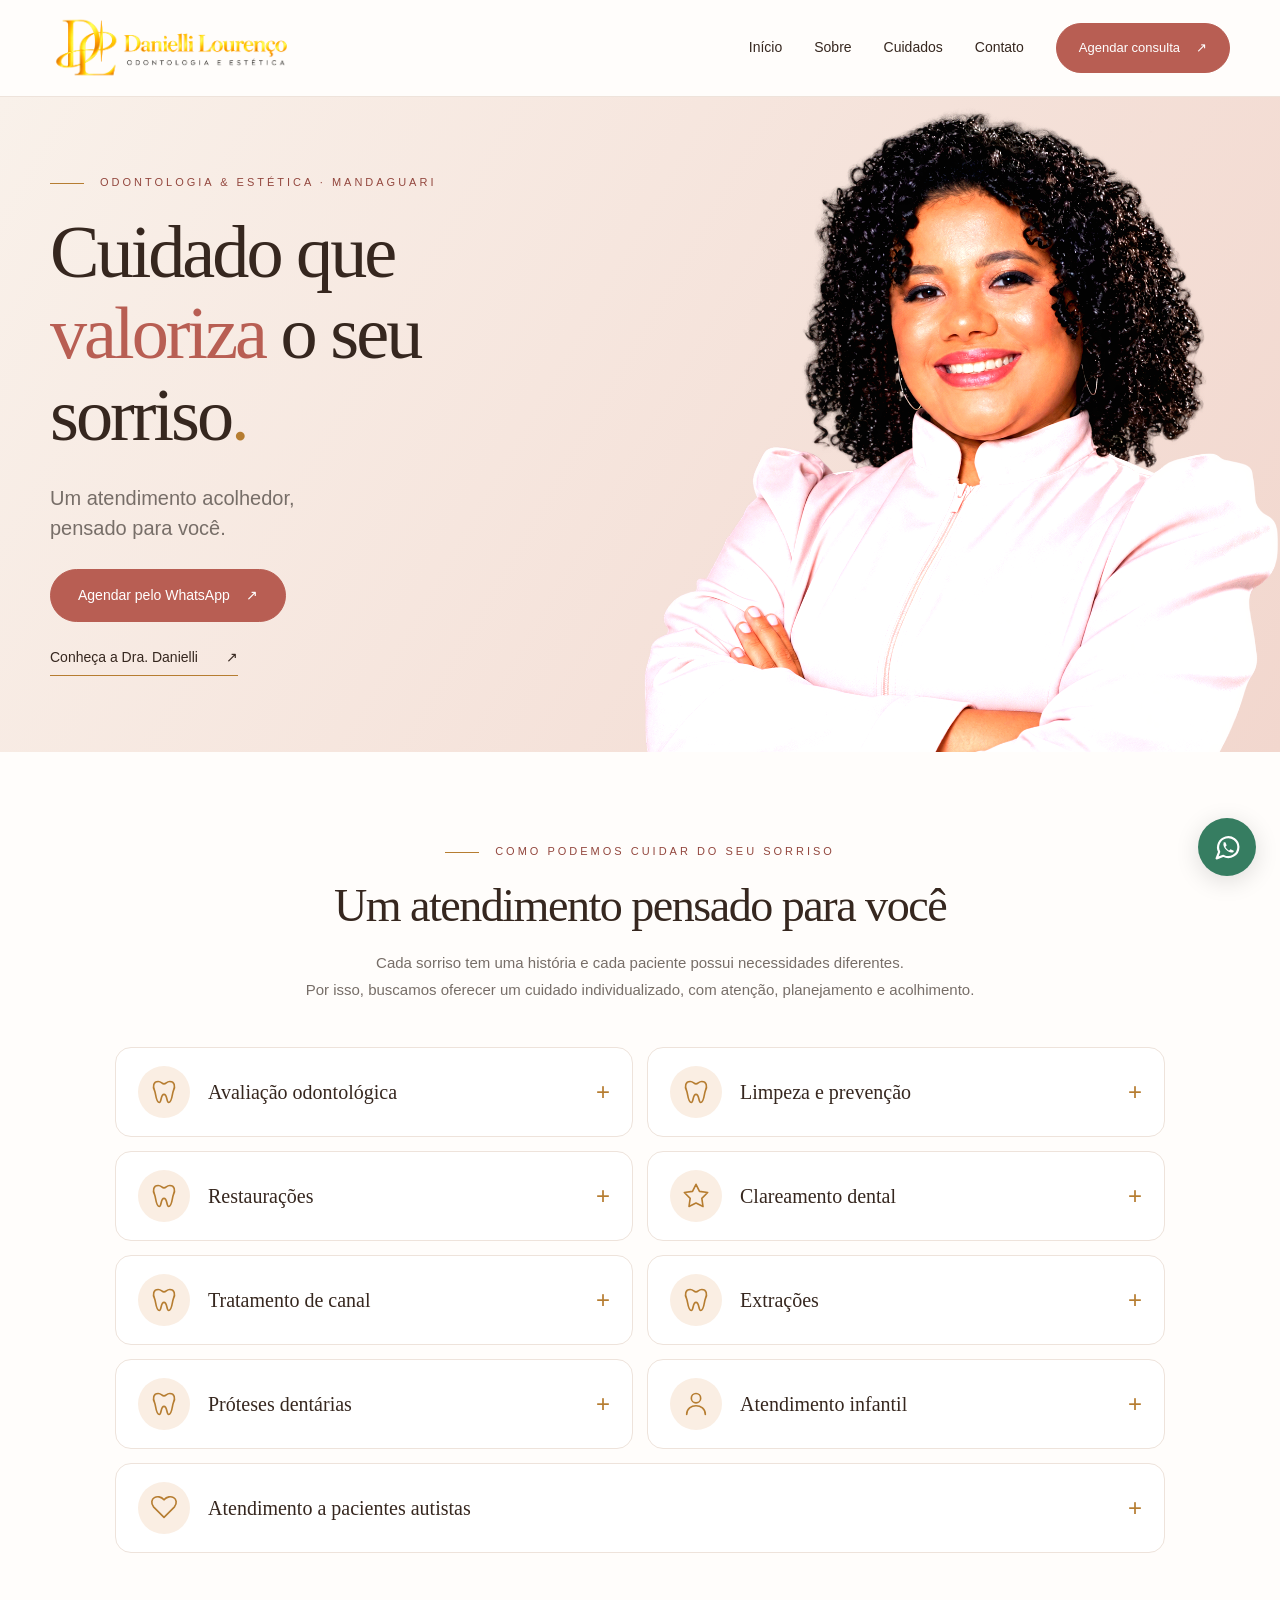
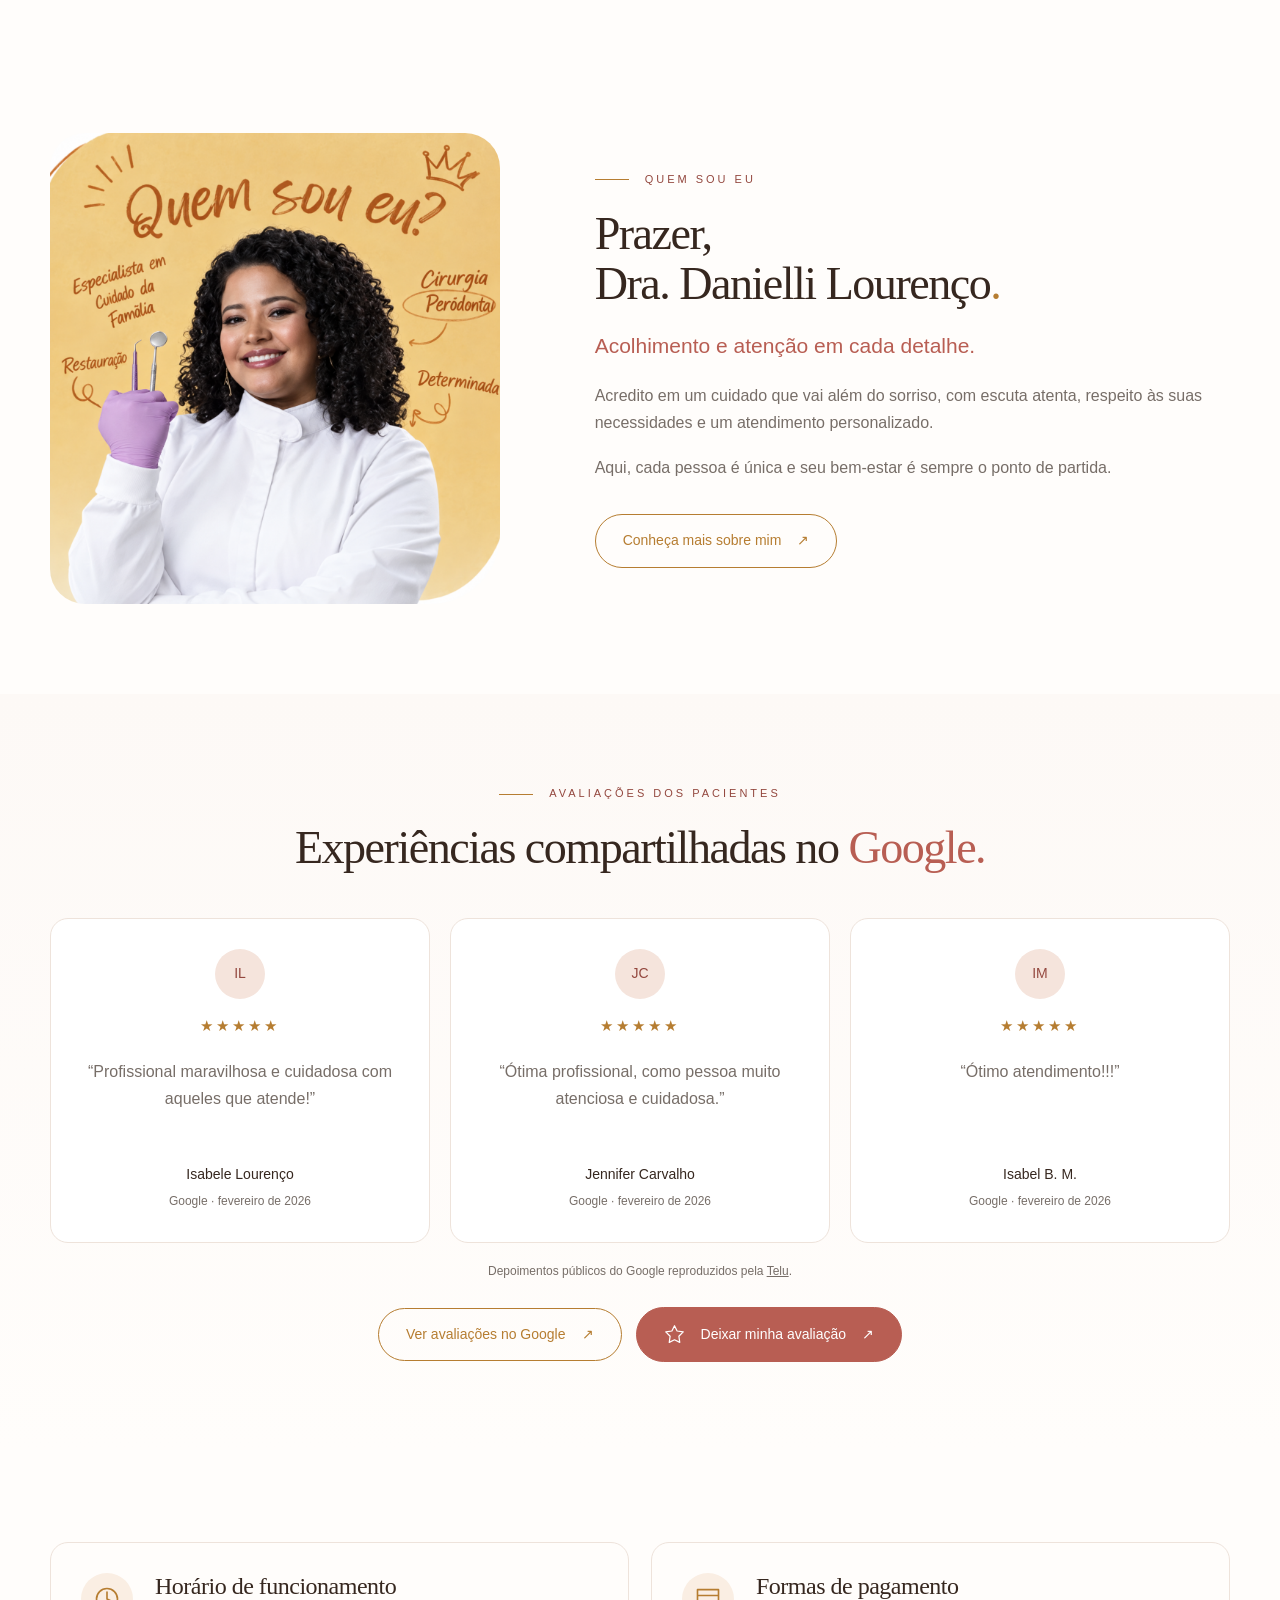
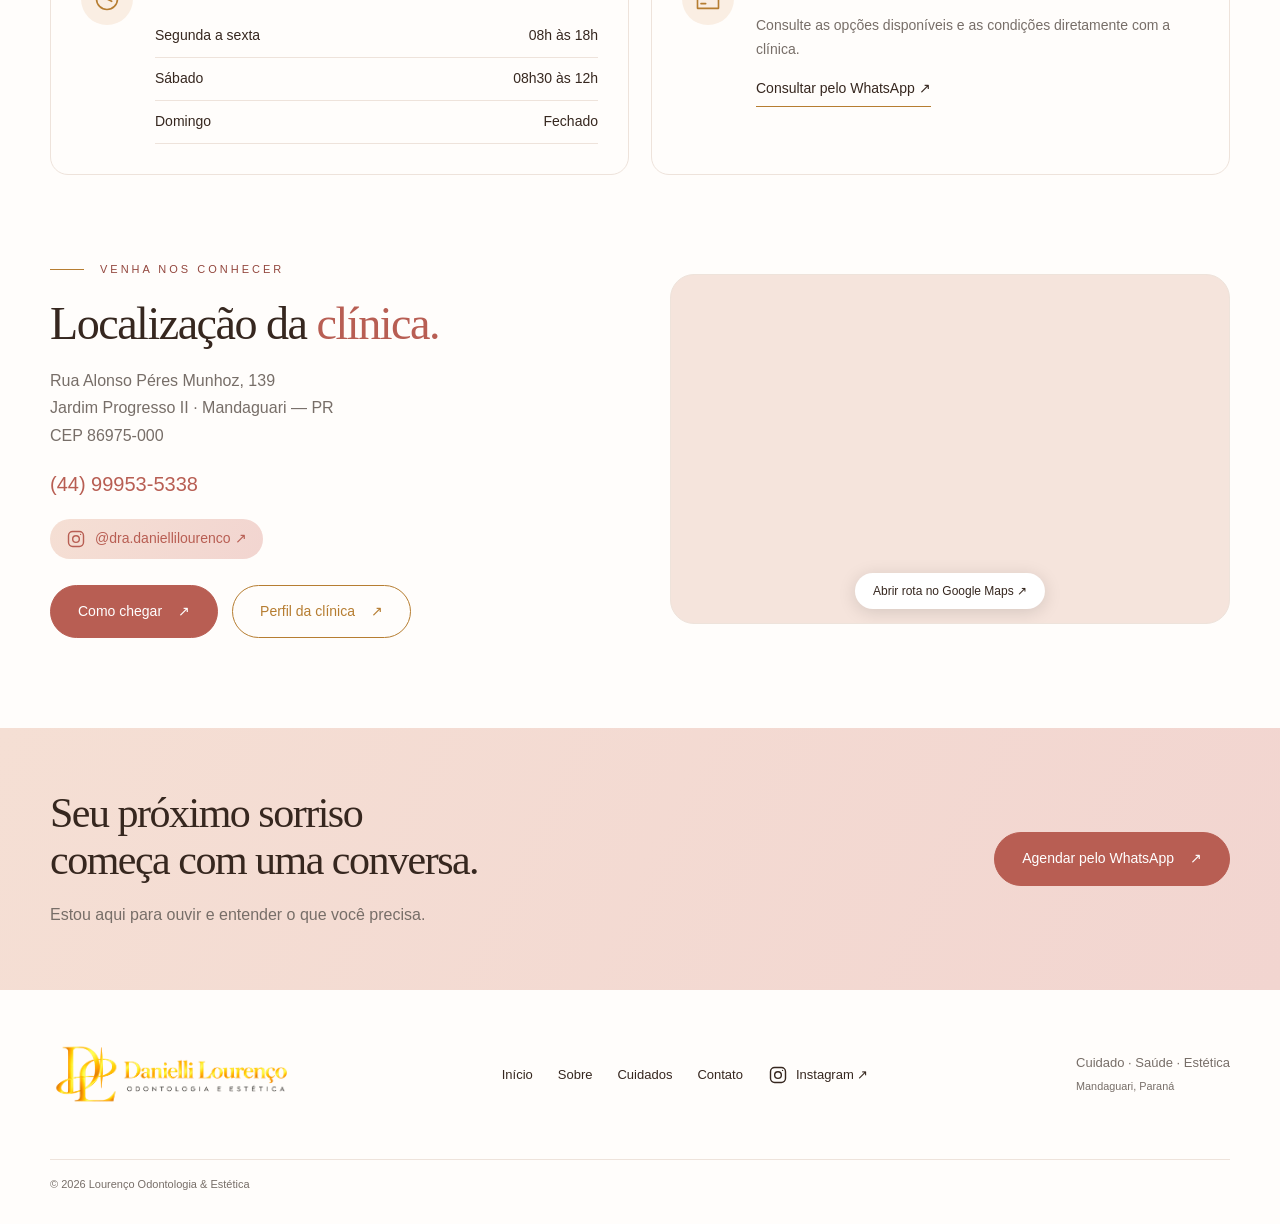
==== index.html @ 2dad1630 "Add files via upload" ====
<!doctype html><html lang="pt-BR"><head><meta charset="UTF-8"><meta name="viewport" content="width=device-width, initial-scale=1"><meta name="theme-color" content="#b85e53"><title>Lourenço Odontologia & Estética | Dra. Danielli — Mandaguari</title><meta name="description" content="Conheça a Dra. Danielli Lourenço e os cuidados da Lourenço Odontologia & Estética em Mandaguari. Agende sua consulta pelo WhatsApp."><link rel="icon" href="assets/logo.png"><link rel="stylesheet" href="styles.css"><script src="app.js" defer></script></head><body><a class="skip" href="#conteudo">Ir para o conteúdo</a><header class="header"><div class="container header-inner"><a class="brand" href="index.html" aria-label="Lourenço Odontologia — início"><img src="assets/logo.png" width="224" height="52" alt="Danielli Lourenço — Odontologia & Estética"></a><button class="menu-toggle" aria-label="Abrir menu" aria-expanded="false" aria-controls="nav"><span></span><span></span></button><nav id="nav" aria-label="Principal"><a aria-current=page href="index.html">Início</a><a  href="sobre.html">Sobre</a><a href="index.html#cuidados">Cuidados</a><a href="index.html#contato">Contato</a><a class="button " href="https://wa.me/5544999535338?text=Ol%C3%A1%21%20Gostaria%20de%20agendar%20uma%20consulta." target="_blank" rel="noopener noreferrer">Agendar consulta<span aria-hidden="true">↗</span></a></nav></div></header><main id="conteudo"><section class="hero"><div class="container hero-inner"><div class="hero-copy"><span class="eyebrow">Odontologia & Estética · Mandaguari</span><h1>Cuidado que<br><em>valoriza</em> o seu<br>sorriso<span class="gold">.</span></h1><p>Um atendimento acolhedor,<br>pensado para você.</p><a class="button " href="https://wa.me/5544999535338?text=Ol%C3%A1%21%20Gostaria%20de%20agendar%20uma%20consulta." target="_blank" rel="noopener noreferrer">Agendar pelo WhatsApp<span aria-hidden="true">↗</span></a><a class="text-link" href="sobre.html">Conheça a Dra. Danielli <span>↗</span></a></div><div class="hero-photo"><img src="assets/hero-vivid.png" alt="Dra. Danielli Lourenço sorrindo" width="1240" height="1272" fetchpriority="high"></div></div></section>
<section id="cuidados" class="section container"><div class="section-heading reveal"><span class="eyebrow">Como podemos cuidar do seu sorriso</span><h2>Um atendimento pensado para você</h2><p>Cada sorriso tem uma história e cada paciente possui necessidades diferentes.<br>Por isso, buscamos oferecer um cuidado individualizado, com atenção, planejamento e acolhimento.</p></div><div class="services"><details class="service reveal"><summary><span class="icon"><svg viewBox="0 0 24 24" fill="none" stroke="currentColor" stroke-width="1.4" stroke-linecap="round" stroke-linejoin="round" aria-hidden="true"><path d="M7 3C3 3 2 7 4 11c1 2 1 10 4 10 2 0 1-7 4-7s2 7 4 7c3 0 3-8 4-10 2-4 1-8-3-8-3 0-3 2-5 2S10 3 7 3Z"/></svg></span><span>Avaliação odontológica</span><span class="plus">+</span></summary><div class="service-description"><p>O primeiro passo para conhecer suas necessidades e planejar seu cuidado.</p><a href="https://wa.me/5544999535338?text=Ol%C3%A1%21%20Gostaria%20de%20agendar%20uma%20consulta." target="_blank" rel="noopener noreferrer">Conversar sobre este cuidado ↗</a></div></details><details class="service reveal"><summary><span class="icon"><svg viewBox="0 0 24 24" fill="none" stroke="currentColor" stroke-width="1.4" stroke-linecap="round" stroke-linejoin="round" aria-hidden="true"><path d="M7 3C3 3 2 7 4 11c1 2 1 10 4 10 2 0 1-7 4-7s2 7 4 7c3 0 3-8 4-10 2-4 1-8-3-8-3 0-3 2-5 2S10 3 7 3Z"/></svg></span><span>Limpeza e prevenção</span><span class="plus">+</span></summary><div class="service-description"><p>Atenção à higiene e acompanhamento da saúde bucal.</p><a href="https://wa.me/5544999535338?text=Ol%C3%A1%21%20Gostaria%20de%20agendar%20uma%20consulta." target="_blank" rel="noopener noreferrer">Conversar sobre este cuidado ↗</a></div></details><details class="service reveal"><summary><span class="icon"><svg viewBox="0 0 24 24" fill="none" stroke="currentColor" stroke-width="1.4" stroke-linecap="round" stroke-linejoin="round" aria-hidden="true"><path d="M7 3C3 3 2 7 4 11c1 2 1 10 4 10 2 0 1-7 4-7s2 7 4 7c3 0 3-8 4-10 2-4 1-8-3-8-3 0-3 2-5 2S10 3 7 3Z"/></svg></span><span>Restaurações</span><span class="plus">+</span></summary><div class="service-description"><p>Cuidado para recuperar a estrutura e a função dos dentes.</p><a href="https://wa.me/5544999535338?text=Ol%C3%A1%21%20Gostaria%20de%20agendar%20uma%20consulta." target="_blank" rel="noopener noreferrer">Conversar sobre este cuidado ↗</a></div></details><details class="service reveal"><summary><span class="icon"><svg viewBox="0 0 24 24" fill="none" stroke="currentColor" stroke-width="1.4" stroke-linecap="round" stroke-linejoin="round" aria-hidden="true"><path d="m12 2 3 6 7 1-5 5 1 7-6-3-6 3 1-7-5-5 7-1Z"/></svg></span><span>Clareamento dental</span><span class="plus">+</span></summary><div class="service-description"><p>Avaliação individual para planejar o cuidado estético do sorriso.</p><a href="https://wa.me/5544999535338?text=Ol%C3%A1%21%20Gostaria%20de%20agendar%20uma%20consulta." target="_blank" rel="noopener noreferrer">Conversar sobre este cuidado ↗</a></div></details><details class="service reveal"><summary><span class="icon"><svg viewBox="0 0 24 24" fill="none" stroke="currentColor" stroke-width="1.4" stroke-linecap="round" stroke-linejoin="round" aria-hidden="true"><path d="M7 3C3 3 2 7 4 11c1 2 1 10 4 10 2 0 1-7 4-7s2 7 4 7c3 0 3-8 4-10 2-4 1-8-3-8-3 0-3 2-5 2S10 3 7 3Z"/></svg></span><span>Tratamento de canal</span><span class="plus">+</span></summary><div class="service-description"><p>Avaliação e tratamento de acordo com as necessidades de cada dente.</p><a href="https://wa.me/5544999535338?text=Ol%C3%A1%21%20Gostaria%20de%20agendar%20uma%20consulta." target="_blank" rel="noopener noreferrer">Conversar sobre este cuidado ↗</a></div></details><details class="service reveal"><summary><span class="icon"><svg viewBox="0 0 24 24" fill="none" stroke="currentColor" stroke-width="1.4" stroke-linecap="round" stroke-linejoin="round" aria-hidden="true"><path d="M7 3C3 3 2 7 4 11c1 2 1 10 4 10 2 0 1-7 4-7s2 7 4 7c3 0 3-8 4-10 2-4 1-8-3-8-3 0-3 2-5 2S10 3 7 3Z"/></svg></span><span>Extrações</span><span class="plus">+</span></summary><div class="service-description"><p>Planejamento e orientação para os casos que precisam de extração.</p><a href="https://wa.me/5544999535338?text=Ol%C3%A1%21%20Gostaria%20de%20agendar%20uma%20consulta." target="_blank" rel="noopener noreferrer">Conversar sobre este cuidado ↗</a></div></details><details class="service reveal"><summary><span class="icon"><svg viewBox="0 0 24 24" fill="none" stroke="currentColor" stroke-width="1.4" stroke-linecap="round" stroke-linejoin="round" aria-hidden="true"><path d="M7 3C3 3 2 7 4 11c1 2 1 10 4 10 2 0 1-7 4-7s2 7 4 7c3 0 3-8 4-10 2-4 1-8-3-8-3 0-3 2-5 2S10 3 7 3Z"/></svg></span><span>Próteses dentárias</span><span class="plus">+</span></summary><div class="service-description"><p>Planejamento para recuperar função e sorriso.</p><a href="https://wa.me/5544999535338?text=Ol%C3%A1%21%20Gostaria%20de%20agendar%20uma%20consulta." target="_blank" rel="noopener noreferrer">Conversar sobre este cuidado ↗</a></div></details><details class="service reveal"><summary><span class="icon"><svg viewBox="0 0 24 24" fill="none" stroke="currentColor" stroke-width="1.4" stroke-linecap="round" stroke-linejoin="round" aria-hidden="true"><path d="M12 3a4 4 0 1 0 0 8 4 4 0 0 0 0-8ZM4 21c0-10 16-10 16 0"/></svg></span><span>Atendimento infantil</span><span class="plus">+</span></summary><div class="service-description"><p>Acolhimento e prevenção desde os primeiros cuidados.</p><a href="https://wa.me/5544999535338?text=Ol%C3%A1%21%20Gostaria%20de%20agendar%20uma%20consulta." target="_blank" rel="noopener noreferrer">Conversar sobre este cuidado ↗</a></div></details><details class="service reveal"><summary><span class="icon"><svg viewBox="0 0 24 24" fill="none" stroke="currentColor" stroke-width="1.4" stroke-linecap="round" stroke-linejoin="round" aria-hidden="true"><path d="M12 20 3 11C-2 4 7-1 12 5c5-6 14-1 9 6Z"/></svg></span><span>Atendimento a pacientes autistas</span><span class="plus">+</span></summary><div class="service-description"><p>Atendimento individualizado, respeitando necessidades e particularidades.</p><a href="https://wa.me/5544999535338?text=Ol%C3%A1%21%20Gostaria%20de%20agendar%20uma%20consulta." target="_blank" rel="noopener noreferrer">Conversar sobre este cuidado ↗</a></div></details></div></section>
<section class="section about-preview container"><div class="portrait reveal"><img src="assets/Sobre.png" alt="Dra. Danielli em jaleco branco" width="282" height="295" loading="lazy"></div><div class="reveal"><span class="eyebrow">Quem sou eu</span><h2>Prazer,<br>Dra. Danielli Lourenço<span class="gold">.</span></h2><p class="accent">Acolhimento e atenção em cada detalhe.</p><p>Acredito em um cuidado que vai além do sorriso, com escuta atenta, respeito às suas necessidades e um atendimento personalizado.</p><p>Aqui, cada pessoa é única e seu bem-estar é sempre o ponto de partida.</p><a class="button outline" href="sobre.html">Conheça mais sobre mim<span aria-hidden="true">↗</span></a></div></section>
<section class="section reviews-section"><div class="container"><div class="section-heading reveal"><span class="eyebrow">Avaliações dos pacientes</span><h2>Experiências compartilhadas no <em>Google.</em></h2></div><div class="reviews"><article class="review reveal"><span class="avatar">IL</span><div class="stars" aria-label="5 de 5 estrelas">★★★★★</div><blockquote>“Profissional maravilhosa e cuidadosa com aqueles que atende!”</blockquote><strong>Isabele Lourenço</strong><small>Google · fevereiro de 2026</small></article><article class="review reveal"><span class="avatar">JC</span><div class="stars" aria-label="5 de 5 estrelas">★★★★★</div><blockquote>“Ótima profissional, como pessoa muito atenciosa e cuidadosa.”</blockquote><strong>Jennifer Carvalho</strong><small>Google · fevereiro de 2026</small></article><article class="review reveal"><span class="avatar">IM</span><div class="stars" aria-label="5 de 5 estrelas">★★★★★</div><blockquote>“Ótimo atendimento!!!”</blockquote><strong>Isabel B. M.</strong><small>Google · fevereiro de 2026</small></article></div><p class="review-source">Depoimentos públicos do Google reproduzidos pela <a href="https://telu.app/ranking/br/saude/dentistas/mandaguari/jardim-progresso-ii/dra-danielli-lourenco-or-lourenco-odontologia-and-estetica" target="_blank" rel="noopener noreferrer">Telu</a>.</p><div class="actions centered reveal"><a class="button outline" href="https://share.google/nvGxFgw89NisVqPMQ" target="_blank" rel="noopener noreferrer">Ver avaliações no Google<span aria-hidden="true">↗</span></a><button class="button" id="review-button"><svg viewBox="0 0 24 24" fill="none" stroke="currentColor" stroke-width="1.4" stroke-linecap="round" stroke-linejoin="round" aria-hidden="true"><path d="m12 2 3 6 7 1-5 5 1 7-6-3-6 3 1-7-5-5 7-1Z"/></svg> Deixar minha avaliação <span>↗</span></button></div></div></section>
<section class="section container" id="contato"><div class="info-grid"><article class="info-card reveal"><span class="icon"><svg viewBox="0 0 24 24" fill="none" stroke="currentColor" stroke-width="1.4" stroke-linecap="round" stroke-linejoin="round" aria-hidden="true"><path d="M12 3a9 9 0 1 0 0 18 9 9 0 0 0 0-18Zm0 3v6l4 2"/></svg></span><div><h3>Horário de funcionamento</h3><dl><div><dt>Segunda a sexta</dt><dd>08h às 18h</dd></div><div><dt>Sábado</dt><dd>08h30 às 12h</dd></div><div><dt>Domingo</dt><dd>Fechado</dd></div></dl></div></article><article class="info-card reveal"><span class="icon"><svg viewBox="0 0 24 24" fill="none" stroke="currentColor" stroke-width="1.4" stroke-linecap="round" stroke-linejoin="round" aria-hidden="true"><path d="M3 4h18v16H3ZM3 9h18M6 16h4"/></svg></span><div><h3>Formas de pagamento</h3><p>Consulte as opções disponíveis e as condições diretamente com a clínica.</p><a class="text-link" href="https://wa.me/5544999535338?text=Ol%C3%A1%21%20Gostaria%20de%20agendar%20uma%20consulta." target="_blank" rel="noopener noreferrer">Consultar pelo WhatsApp ↗</a></div></article></div><div class="location"><div class="reveal"><span class="eyebrow">Venha nos conhecer</span><h2>Localização da <em>clínica.</em></h2><p>Rua Alonso Péres Munhoz, 139<br>Jardim Progresso II · Mandaguari — PR<br>CEP 86975-000</p><a class="phone" href="tel:+5544999535338">(44) 99953-5338</a><a class="text-link" href="https://www.instagram.com/dra.daniellilourenco/" target="_blank" rel="noopener noreferrer"><svg class="instagram-icon" viewBox="0 0 24 24" fill="none" stroke="currentColor" stroke-width="1.7" aria-hidden="true"><rect x="3" y="3" width="18" height="18" rx="5"/><circle cx="12" cy="12" r="4"/><circle cx="17.5" cy="6.5" r=".8" fill="currentColor" stroke="none"/></svg>@dra.daniellilourenco ↗</a><div class="actions"><a class="button " href="https://www.google.com/maps/dir/?api=1&destination=Rua%20Alonso%20P%C3%A9res%20Munhoz%2C%20139%2C%20Jardim%20Progresso%20II%2C%20Mandaguari%20PR" target="_blank" rel="noopener noreferrer">Como chegar<span aria-hidden="true">↗</span></a><a class="button outline" href="https://share.google/nvGxFgw89NisVqPMQ" target="_blank" rel="noopener noreferrer">Perfil da clínica<span aria-hidden="true">↗</span></a></div></div><div class="map reveal"><iframe title="Mapa da Lourenço Odontologia em Mandaguari" src="https://maps.google.com/maps?q=Rua%20Alonso%20P%C3%A9res%20Munhoz%2C%20139%2C%20Jardim%20Progresso%20II%2C%20Mandaguari%20PR&output=embed" loading="lazy" referrerpolicy="no-referrer-when-downgrade" allowfullscreen></iframe><a class="map-fallback" href="https://www.google.com/maps/dir/?api=1&destination=Rua%20Alonso%20P%C3%A9res%20Munhoz%2C%20139%2C%20Jardim%20Progresso%20II%2C%20Mandaguari%20PR" target="_blank" rel="noopener noreferrer">Abrir rota no Google Maps ↗</a></div></div></section><section class="cta"><div class="container reveal"><div><h2>Seu próximo sorriso<br>começa com uma conversa.</h2><p>Estou aqui para ouvir e entender o que você precisa.</p></div><div class="actions"><a class="button " href="https://wa.me/5544999535338?text=Ol%C3%A1%21%20Gostaria%20de%20agendar%20uma%20consulta." target="_blank" rel="noopener noreferrer">Agendar pelo WhatsApp<span aria-hidden="true">↗</span></a></div></div></section></main><footer><div class="container footer-inner"><a class="brand" href="index.html" aria-label="Lourenço Odontologia — início"><img src="assets/logo.png" width="224" height="52" alt="Danielli Lourenço — Odontologia & Estética"></a><div><a href="index.html">Início</a><a href="sobre.html">Sobre</a><a href="index.html#cuidados">Cuidados</a><a href="index.html#contato">Contato</a><a href="https://www.instagram.com/dra.daniellilourenco/" target="_blank" rel="noopener noreferrer" aria-label="Instagram da Dra. Danielli Lourenço"><svg class="instagram-icon" viewBox="0 0 24 24" fill="none" stroke="currentColor" stroke-width="1.7" aria-hidden="true"><rect x="3" y="3" width="18" height="18" rx="5"/><circle cx="12" cy="12" r="4"/><circle cx="17.5" cy="6.5" r=".8" fill="currentColor" stroke="none"/></svg>Instagram ↗</a></div><p>Cuidado · Saúde · Estética<br><small>Mandaguari, Paraná</small></p></div><div class="container copyright">© 2026 Lourenço Odontologia & Estética</div></footer><a class="floating-wa" href="https://wa.me/5544999535338?text=Ol%C3%A1%21%20Gostaria%20de%20agendar%20uma%20consulta." target="_blank" rel="noopener noreferrer" aria-label="Conversar pelo WhatsApp"><svg viewBox="0 0 24 24" fill="none" stroke="currentColor" stroke-width="1.8" stroke-linecap="round" stroke-linejoin="round" aria-hidden="true"><path d="M21 11.5a8.4 8.4 0 0 1-12.4 7.4L3 21l2.1-5.4A8.4 8.4 0 1 1 21 11.5Z"/><path d="M8.5 8.2c.2-.5.5-.6.8-.6h.6c.2 0 .4.1.5.4l.8 1.9c.1.2.1.4-.1.6l-.6.7c-.2.2-.2.4-.1.6.6 1.1 1.5 2 2.6 2.6.2.1.4.1.6-.1l.7-.6c.2-.2.4-.2.6-.1l1.9.8c.3.1.4.3.4.5 0 .3-.1.8-.6 1-.5.3-1.4.4-2.3.1-1-.3-2.2-.9-3.4-2.1-1.2-1.2-1.8-2.4-2.1-3.4-.3-.9-.2-1.8.1-2.3Z" fill="currentColor" stroke="none"/></svg></a><dialog id="lightbox"><button class="close" aria-label="Fechar imagem">×</button><img alt=""><p></p></dialog><dialog id="review-dialog"><button class="close" aria-label="Fechar">×</button><span class="eyebrow">Sua opinião importa</span><h2>Como foi seu atendimento?</h2><p>Abra o perfil da clínica no Google e selecione <strong>“Avaliar”</strong> para escolher as estrelas e escrever seu comentário.</p><a class="button " href="https://share.google/nvGxFgw89NisVqPMQ" target="_blank" rel="noopener noreferrer">Abrir perfil no Google<span aria-hidden="true">↗</span></a><p class="small">O Google poderá pedir que você entre na sua conta.</p></dialog></body></html>
---- styles.css ----
:root{--paper:#fffdfb;--ink:#36271f;--muted:#776e68;--rose:#b85e53;--rose-dark:#93473e;--gold:#b67d31;--line:#eee3db;--blush:#f5e4dc;--serif:Georgia,'Times New Roman',serif}*{box-sizing:border-box}html{scroll-behavior:smooth;scroll-padding-top:110px}body{margin:0;background:var(--paper);color:var(--ink);font-family:Arial,Helvetica,sans-serif;line-height:1.7}body.locked{overflow:hidden}img{display:block;max-width:100%}a{color:inherit;text-decoration:none}button{font:inherit;color:inherit;cursor:pointer}button,a{-webkit-tap-highlight-color:transparent}button:focus-visible,a:focus-visible,summary:focus-visible{outline:3px solid var(--gold);outline-offset:5px}h1,h2,h3,p{margin:0}h1,h2,h3{font-family:var(--serif);font-weight:400;line-height:1.1}h1{font-size:clamp(45px,5.8vw,82px);letter-spacing:-3px}h2{font-size:clamp(32px,3.6vw,49px);letter-spacing:-1.5px}h3{font-size:25px;letter-spacing:-.5px}p{color:var(--muted);margin:18px 0}em{font-style:normal;color:var(--rose)}.gold{color:var(--gold)}.container{width:min(1180px,calc(100% - 80px));margin:auto}.section{padding-top:90px;padding-bottom:90px}.header{position:sticky;top:0;z-index:30;background:rgba(255,253,251,.97);border-bottom:1px solid var(--line)}.header-inner{display:flex;align-items:center;justify-content:space-between;min-height:96px;gap:24px}.brand{flex-shrink:0}.brand img{width:244px;height:auto;filter:saturate(1.45)contrast(1.12)brightness(1.08)}.header nav{display:flex;align-items:center;gap:32px;font-size:14px}.header nav>a:not(.button){position:relative;padding:10px 0}.header nav>a[aria-current]:after{content:'';position:absolute;bottom:0;left:0;right:0;height:2px;background:var(--gold)}.header .button{padding:12px 22px;font-size:13px}.menu-toggle{display:none}.button{display:inline-flex;align-items:center;justify-content:center;gap:16px;background:var(--rose);border:1px solid var(--rose);color:white;border-radius:100px;padding:16px 27px;font-size:14px;line-height:1.4;transition:background .25s,transform .25s,box-shadow .25s;text-align:center;min-height:50px}.button:hover{background:var(--rose-dark);transform:translateY(-3px);box-shadow:0 8px 20px #93473e20}.button.outline{color:var(--gold);background:transparent;border-color:var(--gold)}.button.outline:hover{background:#f8eee5}.button svg{width:21px;height:21px}.eyebrow{display:block;color:var(--rose-dark);font-size:11px;text-transform:uppercase;letter-spacing:3px;font-weight:500;margin-bottom:20px}.eyebrow:before{content:'';display:inline-block;width:34px;height:1px;background:var(--gold);vertical-align:middle;margin-right:16px}.hero{background:linear-gradient(120deg,#f9f1ea,#f2d7ce);overflow:hidden}.hero-inner{display:grid;grid-template-columns:1fr 1fr;align-items:center;min-height:620px}.hero-copy{padding:65px 0;position:relative;z-index:1}.hero-copy p{font-size:20px;line-height:1.5;margin:26px 0}.hero-photo{align-self:stretch;display:flex;align-items:flex-end;margin-right:-50px}.hero-photo img{width:100%;height:100%;object-fit:cover;object-position:center;mix-blend-mode:normal;filter:saturate(1.38)contrast(1.16)brightness(1.12)}.text-link{display:block;width:fit-content;font-size:14px;margin-top:24px;padding-bottom:5px;border-bottom:1px solid var(--gold)}.text-link span{margin-left:24px}.section-heading{text-align:center;max-width:850px;margin:0 auto 44px}.section-heading p{font-size:15px;line-height:1.8}.services{display:grid;grid-template-columns:1fr 1fr;gap:14px;max-width:1050px;margin:auto}.service{border:1px solid var(--line);border-radius:16px;background:#fff;transition:border-color .25s,box-shadow .25s}.service:last-child{grid-column:1/-1}.service:hover{border-color:#d9b58d;box-shadow:0 8px 22px #78533c09}.service summary{list-style:none;display:flex;align-items:center;gap:18px;padding:18px 22px;cursor:pointer;font-family:var(--serif);font-size:20px;line-height:1.4}.service summary::-webkit-details-marker{display:none}.icon{display:inline-flex;align-items:center;justify-content:center;background:#faeee3;color:var(--gold);width:52px;height:52px;border-radius:50%;flex-shrink:0}.icon svg{width:28px;height:28px}.plus{margin-left:auto;color:var(--gold);font:24px Arial}.service[open] .plus{transform:rotate(45deg)}.service-description{padding:0 24px 22px 92px;font-size:14px}.service-description p{margin:0 0 12px}.service-description a{color:var(--rose);text-decoration:underline}.about-preview{display:grid;grid-template-columns:.85fr 1.15fr;align-items:center;gap:75px}.about-preview p{font-size:16px}.about-preview .accent{color:var(--rose);font-size:21px}.portrait{border-radius:35px 35px 70px 35px;overflow:hidden;max-width:450px;background:#e7c786}.portrait img{width:100%;height:auto}.about-preview .button{margin-top:15px}.reviews-section{background:linear-gradient(#fdf9f6,#fffdfb)}.reviews{display:grid;grid-template-columns:repeat(3,1fr);gap:20px}.review{border:1px solid var(--line);background:#fff;border-radius:18px;padding:30px;text-align:center}.avatar{display:flex;align-items:center;justify-content:center;margin:0 auto 14px;background:var(--blush);color:var(--rose-dark);width:50px;height:50px;border-radius:50%;font-size:14px}.stars{color:var(--gold);letter-spacing:3px;font-size:15px}.review blockquote{font-size:16px;color:var(--muted);margin:20px 0;min-height:82px}.review strong{font-size:14px;font-weight:500}.review small{display:block;color:var(--muted);font-size:12px;margin-top:4px}.review-source{text-align:center;font-size:12px}.review-source a{text-decoration:underline}.actions{display:flex;align-items:center;gap:14px;flex-wrap:wrap;margin-top:26px}.centered{justify-content:center}.info-grid{display:grid;grid-template-columns:1fr 1fr;gap:22px;margin-bottom:85px}.info-card{display:flex;align-items:flex-start;gap:22px;padding:30px;border:1px solid var(--line);border-radius:18px}.info-card>div{flex:1}.info-card h3{font-size:24px}.info-card p{font-size:14px;margin:15px 0}.info-card dl{margin:16px 0 0;font-size:14px}.info-card dl>div{display:flex;justify-content:space-between;gap:12px;border-bottom:1px solid var(--line);padding:9px 0}.info-card dd{margin:0}.info-card .text-link{margin-top:12px}.location{display:grid;grid-template-columns:1fr 1fr;align-items:center;gap:60px}.location p{font-size:16px}.phone{color:var(--rose);font-size:20px}.map{height:350px;border-radius:24px;overflow:hidden;position:relative;background:var(--blush);border:1px solid var(--line)}.map iframe{border:0;width:100%;height:100%}.map-fallback{position:absolute;bottom:14px;left:50%;transform:translateX(-50%);background:#fff;padding:8px 18px;font-size:12px;border-radius:100px;white-space:nowrap;box-shadow:0 3px 18px #0002}.cta{background:linear-gradient(115deg,#f5dfd4,#f2d5d0);padding:62px 0}.cta>.container{display:flex;justify-content:space-between;align-items:center;gap:40px}.cta h2{font-size:42px}.cta p{margin-bottom:0}.cta .actions{margin-top:0;flex-shrink:0}.footer-inner{display:flex;align-items:center;justify-content:space-between;gap:30px;padding:44px 0}.footer-inner>div{display:flex;gap:25px;font-size:13px}.footer-inner p{font-size:13px}.copyright{font-size:11px;color:var(--muted);padding:15px 0 30px;border-top:1px solid var(--line)}.floating-wa{position:fixed;right:24px;bottom:24px;z-index:25;display:flex;align-items:center;justify-content:center;width:58px;height:58px;background:#367d61;color:#fff;border-radius:50%;box-shadow:0 5px 24px #0002;transition:transform .25s}.floating-wa:hover{transform:translateY(-4px)}.floating-wa svg{width:29px;height:29px}.about-title{background:linear-gradient(115deg,#fbf6ef,#f6e3da);padding:34px 0 50px}.breadcrumb{display:flex;gap:15px;font-size:12px;color:var(--muted);margin-bottom:34px}.about-title h1{font-size:clamp(44px,5.3vw,73px)}.values{display:grid;grid-template-columns:repeat(3,1fr);gap:20px;margin-top:60px}.value{padding:30px;border:1px solid var(--line);border-radius:16px}.value h3{margin-top:18px;font-size:28px}.value p{font-size:15px;margin-bottom:0}.gallery-section{background:#fcf7f2}.gallery{display:grid;grid-template-columns:repeat(3,1fr);gap:22px}.photo-card{border:0;background:#f6eee8;box-shadow:0 8px 30px #5c372b09;border-radius:17px;overflow:hidden;padding:0;text-align:left;transition:transform .3s,box-shadow .3s}.photo-card:hover{transform:translateY(-6px);box-shadow:0 14px 30px #5c372b09}.photo-card img{display:block;width:100%;height:280px;object-fit:cover;filter:saturate(1.18)contrast(1.06)brightness(1.04);background:#f4e7dd;transition:transform .55s ease}.photo-card:last-child img{object-fit:contain;background:#966630}.photo-card>span{display:flex;align-items:center;justify-content:space-between;padding:20px;font-family:var(--serif);font-size:23px}.photo-card>span>span{color:var(--gold)}.statement{display:flex;align-items:center;gap:30px;border-radius:18px;background:#f7ece3;padding:30px;margin-top:30px}.statement p{font:24px/1.5 var(--serif);margin:0;color:var(--ink)}.closing-quote{font:italic 28px/1.5 var(--serif);text-align:center;margin:45px 0 0;color:var(--ink)}dialog{border:1px solid var(--line);padding:42px;border-radius:24px;max-width:min(560px,calc(100% - 32px));max-height:90dvh;overflow:auto;color:var(--ink);background:var(--paper)}dialog::backdrop{background:#211914bd;backdrop-filter:blur(5px)}dialog .close{position:absolute;right:12px;top:8px;border:0;background:transparent;font-size:30px;width:40px;height:40px}dialog h2{font-size:34px}.small{font-size:12px}#lightbox{max-width:min(900px,calc(100% - 32px));padding:45px 20px 15px}#lightbox img{max-height:72dvh;object-fit:contain;margin:auto}#lightbox p{text-align:center;margin:12px 0}.skip{position:fixed;left:20px;top:-100px;background:white;z-index:100;padding:10px}.skip:focus{top:10px}.reveal{opacity:1;transform:none}.motion .reveal:not(.visible){opacity:0;transform:translateY(22px)}.motion .reveal{transition:opacity .7s ease,transform .7s ease}.motion .reveal.visible{opacity:1;transform:none}
@media(min-width:1400px){.hero-photo{margin-right:-100px}}@media(max-width:1050px){.container{width:calc(100% - 48px)}.header nav{gap:18px}.brand img{width:210px}.header .button{padding:12px 17px}.hero-inner{min-height:530px}h1{letter-spacing:-2px}.hero-photo{margin-right:-24px}.about-preview{gap:40px}.cta>.container{flex-direction:column;align-items:flex-start}.gallery{gap:16px}.photo-card img{height:260px}.photo-card>span{font-size:20px}.info-card{padding:24px;gap:16px}.location{gap:35px}.footer-inner{flex-wrap:wrap}.section{padding-top:65px;padding-bottom:65px}}@media(max-width:780px){.header-inner{min-height:80px}.menu-toggle{display:flex;flex-direction:column;justify-content:center;gap:7px;background:none;border:1px solid var(--line);border-radius:50%;width:44px;height:44px;align-items:center;z-index:32}.menu-toggle span{width:19px;height:1.5px;background:var(--ink);transition:transform .25s}.menu-toggle[aria-expanded=true] span:first-child{transform:translateY(4px) rotate(45deg)}.menu-toggle[aria-expanded=true] span:last-child{transform:translateY(-4px) rotate(-45deg)}.header nav{display:none;position:absolute;top:100%;left:0;width:100%;background:var(--paper);padding:24px;box-shadow:0 18px 30px #0001;flex-direction:column;align-items:stretch;gap:10px}.header nav.open{display:flex}.header nav>a{text-align:center}.hero-inner{grid-template-columns:1fr 1fr;min-height:480px}.hero-copy{padding:45px 0}h1{font-size:49px}.hero-copy .eyebrow{font-size:9px;letter-spacing:1.5px}.hero-copy p{font-size:17px}.hero-copy .button{padding:14px 18px;font-size:12px}.hero-photo img{object-position:58% center}.service summary{font-size:17px;padding:15px;gap:12px}.icon{width:44px;height:44px}.icon svg{width:25px;height:25px}.service-description{padding-left:22px}.reviews{grid-template-columns:1fr}.review{display:grid;grid-template-columns:55px 1fr;column-gap:18px;text-align:left;padding:24px}.review .avatar{grid-row:1/5;margin:0}.review blockquote{min-height:0;margin:10px 0}.info-grid{grid-template-columns:1fr;margin-bottom:55px}.location{grid-template-columns:1fr}.about-preview{gap:30px}.about-preview h2{font-size:32px}.about-preview p{font-size:14px}.values{gap:12px}.value{padding:20px}.value h3{font-size:23px}.value p{font-size:13px}.gallery{grid-template-columns:1fr 1fr}.photo-card:last-child{grid-column:1/-1;width:calc(50% - 8px);justify-self:center}.photo-card img{height:290px}.statement p{font-size:20px}.closing-quote{font-size:24px}.cta h2{font-size:36px}}@media(max-width:540px){.container{width:calc(100% - 36px)}.brand img{width:205px}.hero-inner{display:flex;flex-direction:column;align-items:stretch}.hero-copy{padding:42px 0 30px}.hero-copy h1{font-size:57px;letter-spacing:-2.5px}.hero-copy h1 br:last-of-type{display:none}.hero-photo{margin:0 -18px;height:330px}.hero-photo img{object-fit:cover;object-position:center 24%;mix-blend-mode:normal}.hero-copy .button{font-size:14px;padding:16px 24px}.hero-copy p br{display:none}.hero-copy .eyebrow{font-size:9px;letter-spacing:1.5px}.section{padding-top:52px;padding-bottom:52px}.section-heading{margin-bottom:28px}.section-heading h2{font-size:33px}.section-heading p{font-size:14px}.section-heading p br{display:none}.eyebrow{font-size:9px;letter-spacing:2px}.eyebrow:before{width:22px;margin-right:10px}.services{grid-template-columns:1fr;gap:10px}.service:last-child{grid-column:auto}.service summary{font-size:19px}.about-preview{grid-template-columns:1fr;gap:30px}.portrait{max-width:340px;width:100%;margin:auto}.about-preview h2{font-size:37px}.about-preview p{font-size:15px}.about-preview .accent{font-size:19px}.actions{gap:12px}.centered .button{width:100%}.info-card{padding:22px 18px;gap:14px}.info-card h3{font-size:22px}.info-card dt,.info-card dd{font-size:13px}.location h2{font-size:36px}.map{height:300px}.location .actions .button{font-size:13px;padding:14px 21px}.cta{padding:42px 0}.cta h2{font-size:34px}.cta>.container{gap:25px}.cta .actions{width:100%;align-items:stretch;flex-direction:column}.footer-inner{gap:20px;padding:32px 0;flex-direction:column;align-items:flex-start}.footer-inner>div{gap:24px}.footer-inner p{margin:0}.floating-wa{width:52px;height:52px;right:16px;bottom:16px}.about-title{padding-top:25px;padding-bottom:35px}.about-title h1{font-size:43px;letter-spacing:-1.8px}.breadcrumb{margin-bottom:25px}.values{grid-template-columns:1fr;margin-top:35px}.value{display:grid;grid-template-columns:45px 1fr;gap:12px 18px}.value .icon{grid-row:1/3}.value h3{margin:0;font-size:24px}.value p{margin:0;font-size:14px}.gallery{grid-template-columns:1fr;gap:22px}.photo-card:last-child{grid-column:auto;width:100%}.photo-card img{height:340px}.photo-card:last-child img{height:auto;aspect-ratio:1.07;object-fit:contain}.statement{padding:24px;gap:18px;align-items:flex-start}.statement p{font-size:18px}.closing-quote{font-size:22px}.photo-card>span{font-size:23px}dialog{padding:42px 24px 24px}dialog h2{font-size:30px}}
@media(prefers-reduced-motion:reduce){html{scroll-behavior:auto}*,*:before,*:after{transition:none!important;animation:none!important}.motion .reveal:not(.visible){opacity:1;transform:none}}

.footer-inner>div{flex-wrap:wrap}

/* Interações de navegação e cartões */
.header nav>a:not(.button):after{content:'';position:absolute;bottom:0;left:0;right:auto;width:100%;height:2px;background:var(--gold);transform:scaleX(0);transform-origin:left;transition:transform .28s ease}
.header nav>a[aria-current]:after{transform:scaleX(0)}
.header nav>a:not(.button):hover:after,.header nav>a:not(.button):focus-visible:after{transform:scaleX(1)}
.service,.review,.value,.info-card,.photo-card{transition:transform .35s ease,box-shadow .35s ease,border-color .35s ease}
.service .icon,.value .icon,.info-card .icon{transition:transform .35s ease,background .35s ease}
.instagram-icon{width:20px;height:20px;vertical-align:middle;flex-shrink:0;margin-right:8px}
a:has(.instagram-icon){display:inline-flex;align-items:center}
.hero-photo img{object-fit:contain;object-position:center bottom;mix-blend-mode:normal;height:100%;width:100%}
@media(hover:hover) and (pointer:fine){
.service:hover,.review:hover,.value:hover,.info-card:hover{transform:translateY(-7px);box-shadow:0 14px 32px #7d4e2916;border-color:#d8b78c}
.service:hover .icon,.value:hover .icon,.info-card:hover .icon{transform:rotate(-6deg) scale(1.08);background:#f4dfcd}
.photo-card:hover{transform:translateY(-8px);box-shadow:0 18px 35px #7d4e2920}
.photo-card img{transition:transform .55s ease}.photo-card:hover img{transform:scale(1.025)}
}
@media(max-width:540px){.hero-photo{height:360px;background:linear-gradient(120deg,#fbf5ef,#f4dfd6)}.hero-photo img{object-fit:contain;object-position:center bottom}}
@media(prefers-reduced-motion:reduce){.service:hover,.review:hover,.value:hover,.info-card:hover,.photo-card:hover,.photo-card:hover img,.service:hover .icon,.value:hover .icon,.info-card:hover .icon{transform:none}}

/* Entradas suaves com sequência entre os cartões */
.motion .reveal{transition:opacity .8s cubic-bezier(.2,.7,.2,1) var(--reveal-delay,0ms),transform .8s cubic-bezier(.2,.7,.2,1) var(--reveal-delay,0ms),box-shadow .35s ease,border-color .35s ease}
.motion .reveal:not(.visible){transform:translateY(32px)}
@media(prefers-reduced-motion:reduce){.motion .reveal:not(.visible){transform:none;opacity:1}}

.location a[href^="https://www.instagram.com"]{display:flex;align-items:center;gap:9px;width:fit-content;margin-top:18px;padding:10px 16px;border:0;border-radius:999px;background:linear-gradient(115deg,#f5dfd4,#f2d5d0);color:var(--rose);font-size:14px;line-height:1.4;text-decoration:none;transition:transform .25s,box-shadow .25s}.location a[href^="https://www.instagram.com"] .instagram-icon{margin-right:0}@media(hover:hover) and (pointer:fine){.location a[href^="https://www.instagram.com"]:hover{transform:translateY(-2px);box-shadow:0 7px 18px #d6297633}}
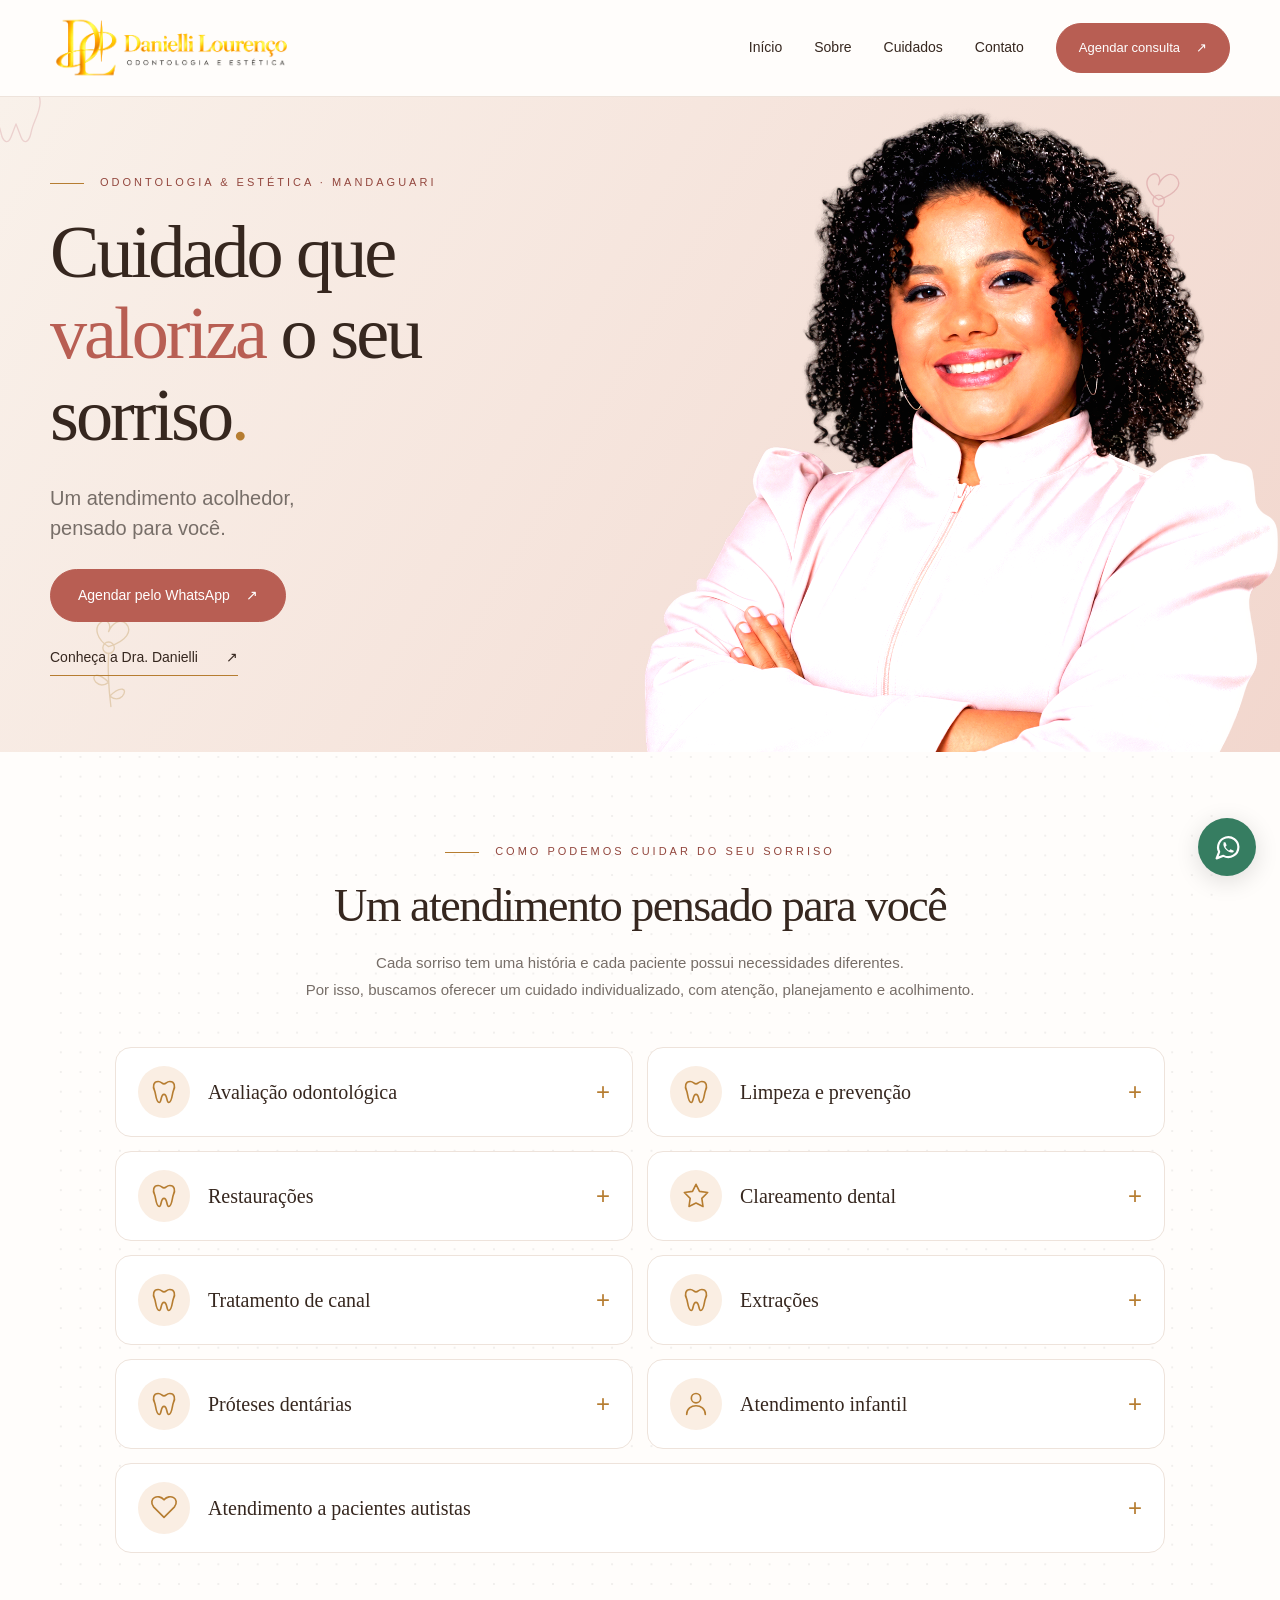
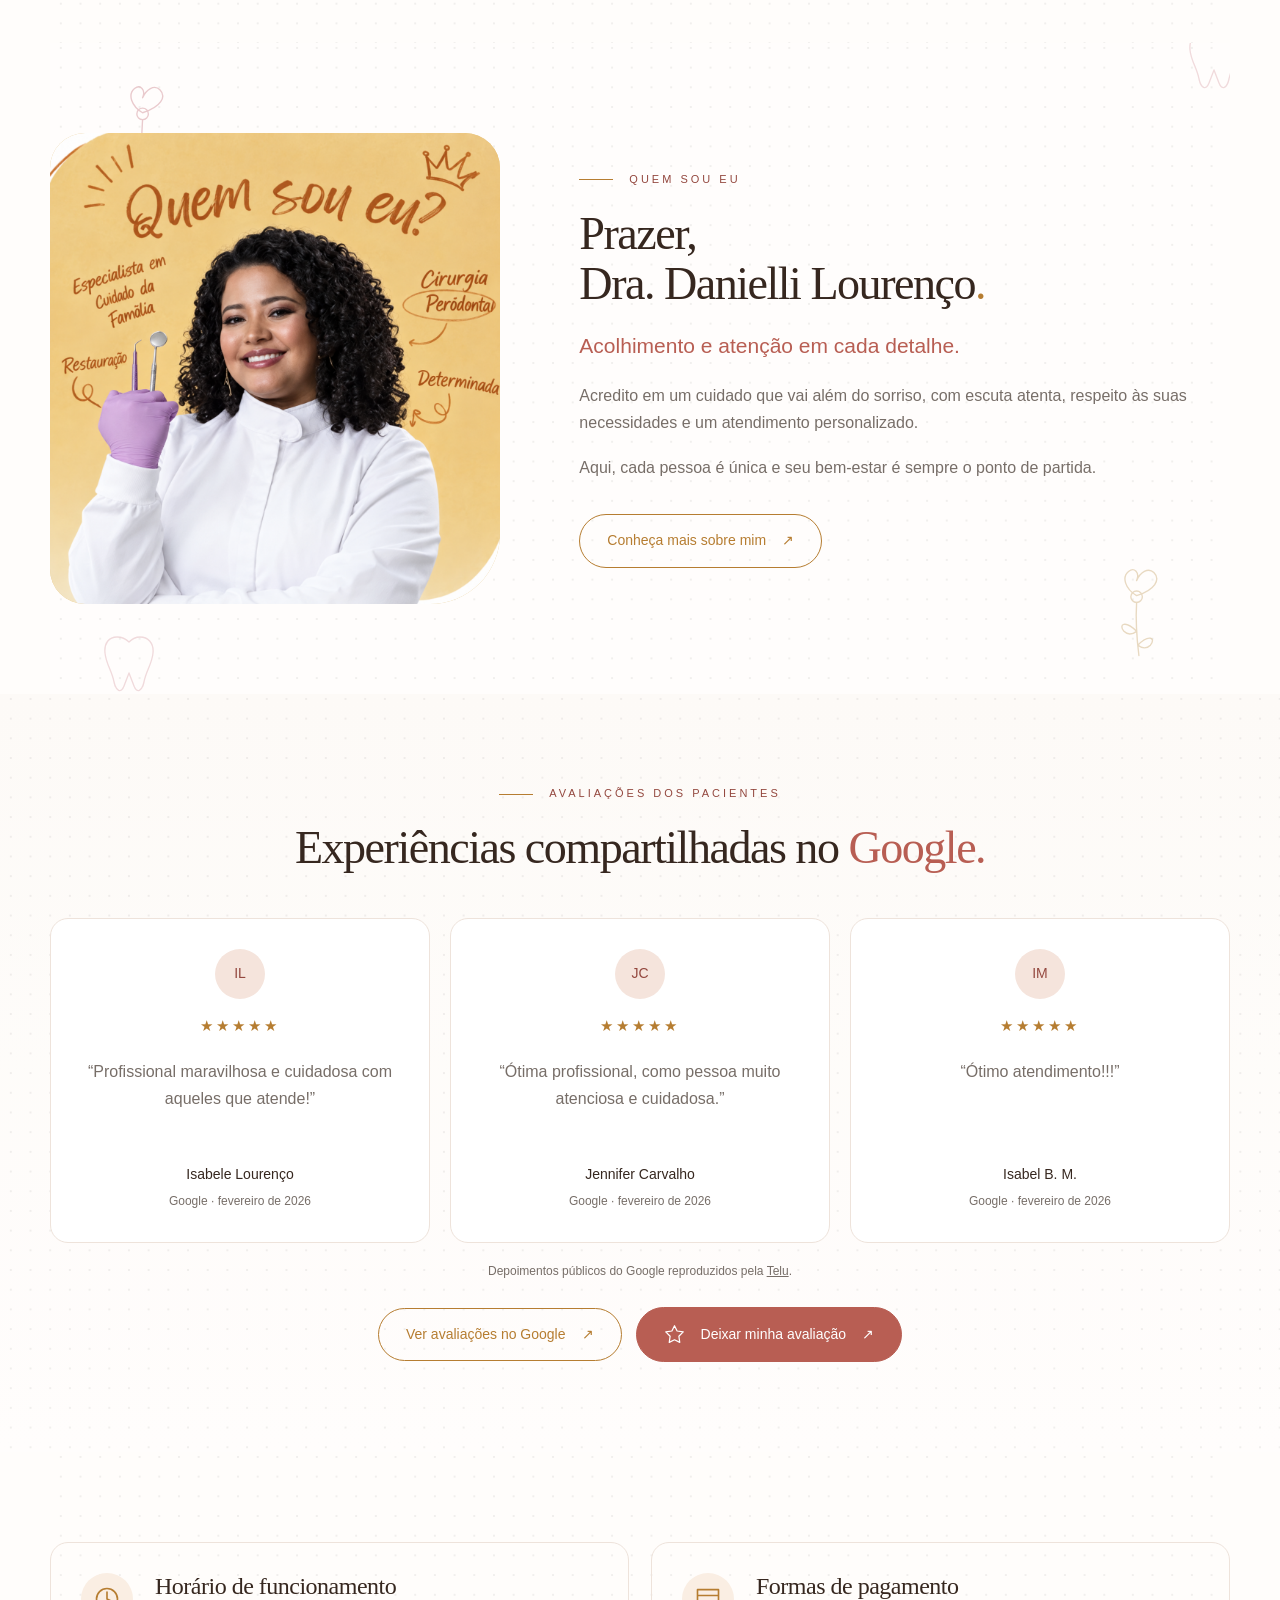
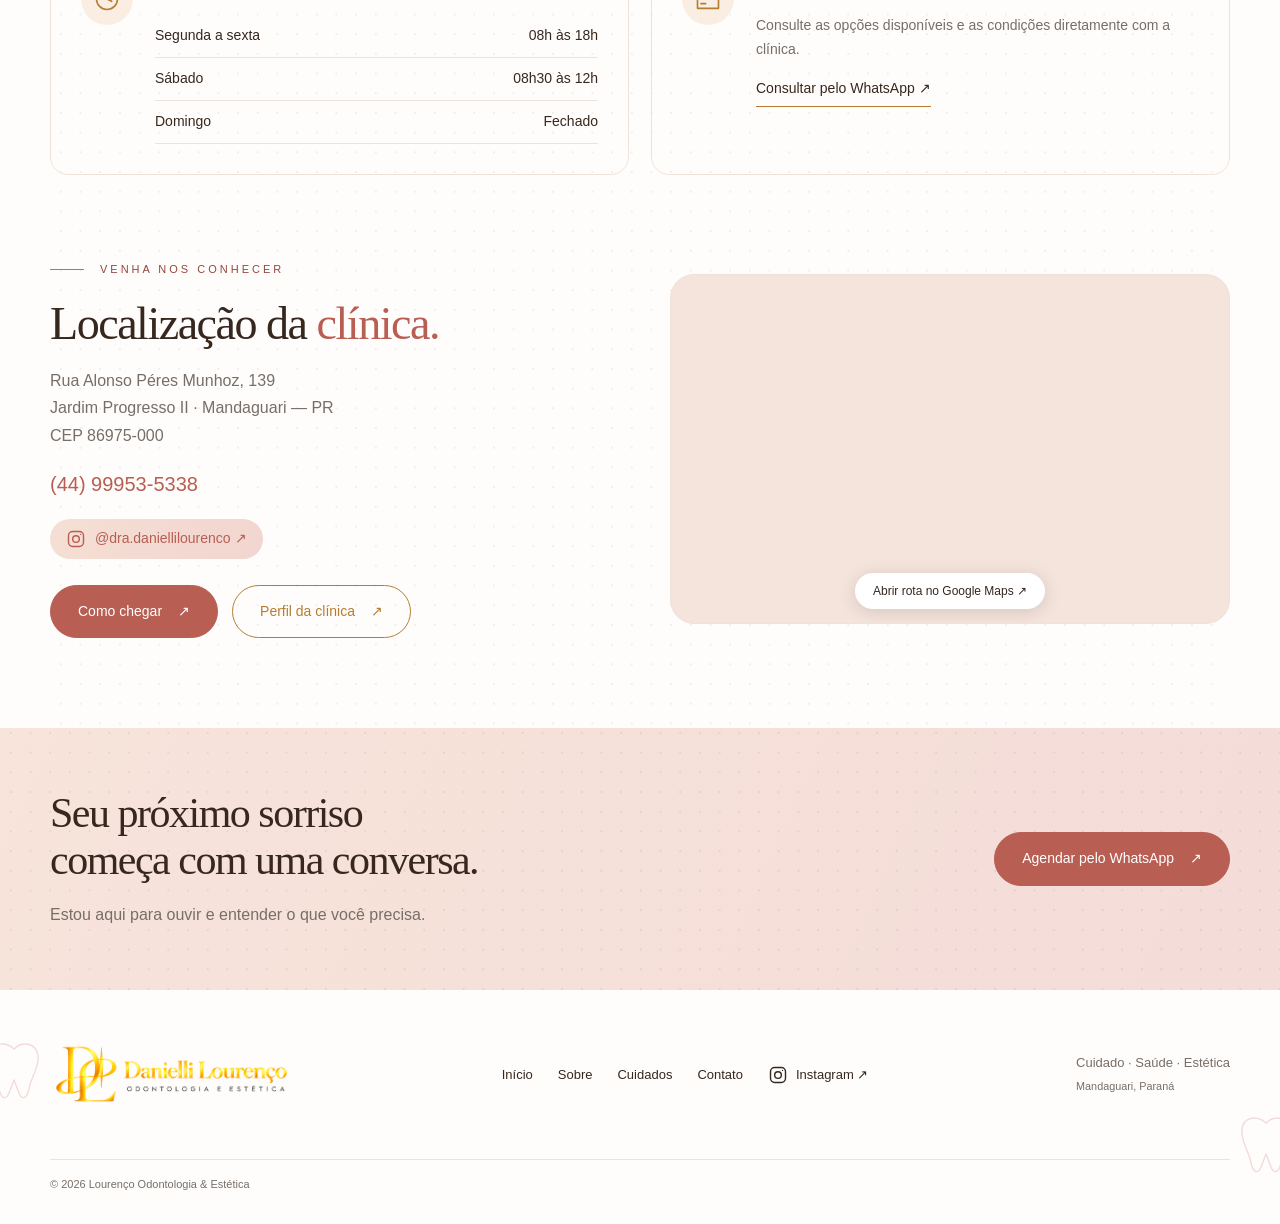
==== commit b7323d87: "Move arquivos do site para a raiz" ====
--- a/index.html
+++ b/index.html
@@ -1,5 +1,5 @@
-<!doctype html><html lang="pt-BR"><head><meta charset="UTF-8"><meta name="viewport" content="width=device-width, initial-scale=1"><meta name="theme-color" content="#b85e53"><title>Lourenço Odontologia & Estética | Dra. Danielli — Mandaguari</title><meta name="description" content="Conheça a Dra. Danielli Lourenço e os cuidados da Lourenço Odontologia & Estética em Mandaguari. Agende sua consulta pelo WhatsApp."><link rel="icon" href="assets/logo.png"><link rel="stylesheet" href="styles.css"><script src="app.js" defer></script></head><body><a class="skip" href="#conteudo">Ir para o conteúdo</a><header class="header"><div class="container header-inner"><a class="brand" href="index.html" aria-label="Lourenço Odontologia — início"><img src="assets/logo.png" width="224" height="52" alt="Danielli Lourenço — Odontologia & Estética"></a><button class="menu-toggle" aria-label="Abrir menu" aria-expanded="false" aria-controls="nav"><span></span><span></span></button><nav id="nav" aria-label="Principal"><a aria-current=page href="index.html">Início</a><a  href="sobre.html">Sobre</a><a href="index.html#cuidados">Cuidados</a><a href="index.html#contato">Contato</a><a class="button " href="https://wa.me/5544999535338?text=Ol%C3%A1%21%20Gostaria%20de%20agendar%20uma%20consulta." target="_blank" rel="noopener noreferrer">Agendar consulta<span aria-hidden="true">↗</span></a></nav></div></header><main id="conteudo"><section class="hero"><div class="container hero-inner"><div class="hero-copy"><span class="eyebrow">Odontologia & Estética · Mandaguari</span><h1>Cuidado que<br><em>valoriza</em> o seu<br>sorriso<span class="gold">.</span></h1><p>Um atendimento acolhedor,<br>pensado para você.</p><a class="button " href="https://wa.me/5544999535338?text=Ol%C3%A1%21%20Gostaria%20de%20agendar%20uma%20consulta." target="_blank" rel="noopener noreferrer">Agendar pelo WhatsApp<span aria-hidden="true">↗</span></a><a class="text-link" href="sobre.html">Conheça a Dra. Danielli <span>↗</span></a></div><div class="hero-photo"><img src="assets/hero-vivid.png" alt="Dra. Danielli Lourenço sorrindo" width="1240" height="1272" fetchpriority="high"></div></div></section>
+<!doctype html><html lang="pt-BR"><head><meta charset="UTF-8"><meta name="viewport" content="width=device-width, initial-scale=1"><meta name="theme-color" content="#b85e53"><title>Lourenço Odontologia & Estética | Dra. Danielli — Mandaguari</title><meta name="description" content="Conheça a Dra. Danielli Lourenço e os cuidados da Lourenço Odontologia & Estética em Mandaguari. Agende sua consulta pelo WhatsApp."><link rel="icon" href="assets/logo.png"><link rel="stylesheet" href="styles.css"><script src="app.js" defer></script></head><body><a class="skip" href="#conteudo">Ir para o conteúdo</a><header class="header"><div class="container header-inner"><a class="brand" href="index.html" aria-label="Lourenço Odontologia — início"><img src="assets/logo.png" width="224" height="52" alt="Danielli Lourenço — Odontologia & Estética"></a><button class="menu-toggle" aria-label="Abrir menu" aria-expanded="false" aria-controls="nav"><span></span><span></span></button><nav id="nav" aria-label="Principal"><a aria-current=page href="index.html">Início</a><a  href="sobre.html">Sobre</a><a href="index.html#cuidados">Cuidados</a><a href="index.html#contato">Contato</a><a class="button " href="https://wa.me/5544999535338?text=Ol%C3%A1%21%20Gostaria%20de%20agendar%20uma%20consulta." target="_blank" rel="noopener noreferrer">Agendar consulta<span aria-hidden="true">↗</span></a></nav></div></header><main id="conteudo"><section class="hero"><div class="flower-decoration" aria-hidden="true"><svg class="flower-decoration__item flower-decoration__item--rose" viewBox="0 0 100 100" fill="none" stroke="currentColor" stroke-width="1.2" stroke-linecap="round" stroke-linejoin="round"><path d="M50 38c-10-6-13-16-7-21 5-4 10 1 7 8 3-7 10-12 15-7 6 6 1 15-15 20Z"/><circle cx="50" cy="39" r="5"/><path d="M50 44c-1 16-1 28-3 45M48 65c-12-13-19-8-13-2 4 4 8 4 13 2Zm1 11c11-12 18-7 12-1-4 4-8 4-12 1Z"/></svg><svg class="flower-decoration__item flower-decoration__item--gold" viewBox="0 0 100 100" fill="none" stroke="currentColor" stroke-width="1.2" stroke-linecap="round" stroke-linejoin="round"><path d="M50 37c-10-6-13-16-7-21 5-4 10 1 7 8 3-7 10-12 15-7 6 6 1 15-15 20Z"/><circle cx="50" cy="38" r="5"/><path d="M50 43c-1 17 0 30 2 46m-2-21c-10-10-16-6-11 0 3 3 7 3 11 0Zm1 12c10-10 16-6 11 0-3 3-7 3-11 0Z"/></svg></div><div class="container hero-inner"><div class="hero-copy"><span class="eyebrow">Odontologia & Estética · Mandaguari</span><h1>Cuidado que<br><em>valoriza</em> o seu<br>sorriso<span class="gold">.</span></h1><p>Um atendimento acolhedor,<br>pensado para você.</p><a class="button " href="https://wa.me/5544999535338?text=Ol%C3%A1%21%20Gostaria%20de%20agendar%20uma%20consulta." target="_blank" rel="noopener noreferrer">Agendar pelo WhatsApp<span aria-hidden="true">↗</span></a><a class="text-link" href="sobre.html">Conheça a Dra. Danielli <span>↗</span></a></div><div class="hero-photo"><img src="assets/hero-vivid.png" alt="Dra. Danielli Lourenço sorrindo" width="1240" height="1272" fetchpriority="high"></div></div></section>
 <section id="cuidados" class="section container"><div class="section-heading reveal"><span class="eyebrow">Como podemos cuidar do seu sorriso</span><h2>Um atendimento pensado para você</h2><p>Cada sorriso tem uma história e cada paciente possui necessidades diferentes.<br>Por isso, buscamos oferecer um cuidado individualizado, com atenção, planejamento e acolhimento.</p></div><div class="services"><details class="service reveal"><summary><span class="icon"><svg viewBox="0 0 24 24" fill="none" stroke="currentColor" stroke-width="1.4" stroke-linecap="round" stroke-linejoin="round" aria-hidden="true"><path d="M7 3C3 3 2 7 4 11c1 2 1 10 4 10 2 0 1-7 4-7s2 7 4 7c3 0 3-8 4-10 2-4 1-8-3-8-3 0-3 2-5 2S10 3 7 3Z"/></svg></span><span>Avaliação odontológica</span><span class="plus">+</span></summary><div class="service-description"><p>O primeiro passo para conhecer suas necessidades e planejar seu cuidado.</p><a href="https://wa.me/5544999535338?text=Ol%C3%A1%21%20Gostaria%20de%20agendar%20uma%20consulta." target="_blank" rel="noopener noreferrer">Conversar sobre este cuidado ↗</a></div></details><details class="service reveal"><summary><span class="icon"><svg viewBox="0 0 24 24" fill="none" stroke="currentColor" stroke-width="1.4" stroke-linecap="round" stroke-linejoin="round" aria-hidden="true"><path d="M7 3C3 3 2 7 4 11c1 2 1 10 4 10 2 0 1-7 4-7s2 7 4 7c3 0 3-8 4-10 2-4 1-8-3-8-3 0-3 2-5 2S10 3 7 3Z"/></svg></span><span>Limpeza e prevenção</span><span class="plus">+</span></summary><div class="service-description"><p>Atenção à higiene e acompanhamento da saúde bucal.</p><a href="https://wa.me/5544999535338?text=Ol%C3%A1%21%20Gostaria%20de%20agendar%20uma%20consulta." target="_blank" rel="noopener noreferrer">Conversar sobre este cuidado ↗</a></div></details><details class="service reveal"><summary><span class="icon"><svg viewBox="0 0 24 24" fill="none" stroke="currentColor" stroke-width="1.4" stroke-linecap="round" stroke-linejoin="round" aria-hidden="true"><path d="M7 3C3 3 2 7 4 11c1 2 1 10 4 10 2 0 1-7 4-7s2 7 4 7c3 0 3-8 4-10 2-4 1-8-3-8-3 0-3 2-5 2S10 3 7 3Z"/></svg></span><span>Restaurações</span><span class="plus">+</span></summary><div class="service-description"><p>Cuidado para recuperar a estrutura e a função dos dentes.</p><a href="https://wa.me/5544999535338?text=Ol%C3%A1%21%20Gostaria%20de%20agendar%20uma%20consulta." target="_blank" rel="noopener noreferrer">Conversar sobre este cuidado ↗</a></div></details><details class="service reveal"><summary><span class="icon"><svg viewBox="0 0 24 24" fill="none" stroke="currentColor" stroke-width="1.4" stroke-linecap="round" stroke-linejoin="round" aria-hidden="true"><path d="m12 2 3 6 7 1-5 5 1 7-6-3-6 3 1-7-5-5 7-1Z"/></svg></span><span>Clareamento dental</span><span class="plus">+</span></summary><div class="service-description"><p>Avaliação individual para planejar o cuidado estético do sorriso.</p><a href="https://wa.me/5544999535338?text=Ol%C3%A1%21%20Gostaria%20de%20agendar%20uma%20consulta." target="_blank" rel="noopener noreferrer">Conversar sobre este cuidado ↗</a></div></details><details class="service reveal"><summary><span class="icon"><svg viewBox="0 0 24 24" fill="none" stroke="currentColor" stroke-width="1.4" stroke-linecap="round" stroke-linejoin="round" aria-hidden="true"><path d="M7 3C3 3 2 7 4 11c1 2 1 10 4 10 2 0 1-7 4-7s2 7 4 7c3 0 3-8 4-10 2-4 1-8-3-8-3 0-3 2-5 2S10 3 7 3Z"/></svg></span><span>Tratamento de canal</span><span class="plus">+</span></summary><div class="service-description"><p>Avaliação e tratamento de acordo com as necessidades de cada dente.</p><a href="https://wa.me/5544999535338?text=Ol%C3%A1%21%20Gostaria%20de%20agendar%20uma%20consulta." target="_blank" rel="noopener noreferrer">Conversar sobre este cuidado ↗</a></div></details><details class="service reveal"><summary><span class="icon"><svg viewBox="0 0 24 24" fill="none" stroke="currentColor" stroke-width="1.4" stroke-linecap="round" stroke-linejoin="round" aria-hidden="true"><path d="M7 3C3 3 2 7 4 11c1 2 1 10 4 10 2 0 1-7 4-7s2 7 4 7c3 0 3-8 4-10 2-4 1-8-3-8-3 0-3 2-5 2S10 3 7 3Z"/></svg></span><span>Extrações</span><span class="plus">+</span></summary><div class="service-description"><p>Planejamento e orientação para os casos que precisam de extração.</p><a href="https://wa.me/5544999535338?text=Ol%C3%A1%21%20Gostaria%20de%20agendar%20uma%20consulta." target="_blank" rel="noopener noreferrer">Conversar sobre este cuidado ↗</a></div></details><details class="service reveal"><summary><span class="icon"><svg viewBox="0 0 24 24" fill="none" stroke="currentColor" stroke-width="1.4" stroke-linecap="round" stroke-linejoin="round" aria-hidden="true"><path d="M7 3C3 3 2 7 4 11c1 2 1 10 4 10 2 0 1-7 4-7s2 7 4 7c3 0 3-8 4-10 2-4 1-8-3-8-3 0-3 2-5 2S10 3 7 3Z"/></svg></span><span>Próteses dentárias</span><span class="plus">+</span></summary><div class="service-description"><p>Planejamento para recuperar função e sorriso.</p><a href="https://wa.me/5544999535338?text=Ol%C3%A1%21%20Gostaria%20de%20agendar%20uma%20consulta." target="_blank" rel="noopener noreferrer">Conversar sobre este cuidado ↗</a></div></details><details class="service reveal"><summary><span class="icon"><svg viewBox="0 0 24 24" fill="none" stroke="currentColor" stroke-width="1.4" stroke-linecap="round" stroke-linejoin="round" aria-hidden="true"><path d="M12 3a4 4 0 1 0 0 8 4 4 0 0 0 0-8ZM4 21c0-10 16-10 16 0"/></svg></span><span>Atendimento infantil</span><span class="plus">+</span></summary><div class="service-description"><p>Acolhimento e prevenção desde os primeiros cuidados.</p><a href="https://wa.me/5544999535338?text=Ol%C3%A1%21%20Gostaria%20de%20agendar%20uma%20consulta." target="_blank" rel="noopener noreferrer">Conversar sobre este cuidado ↗</a></div></details><details class="service reveal"><summary><span class="icon"><svg viewBox="0 0 24 24" fill="none" stroke="currentColor" stroke-width="1.4" stroke-linecap="round" stroke-linejoin="round" aria-hidden="true"><path d="M12 20 3 11C-2 4 7-1 12 5c5-6 14-1 9 6Z"/></svg></span><span>Atendimento a pacientes autistas</span><span class="plus">+</span></summary><div class="service-description"><p>Atendimento individualizado, respeitando necessidades e particularidades.</p><a href="https://wa.me/5544999535338?text=Ol%C3%A1%21%20Gostaria%20de%20agendar%20uma%20consulta." target="_blank" rel="noopener noreferrer">Conversar sobre este cuidado ↗</a></div></details></div></section>
-<section class="section about-preview container"><div class="portrait reveal"><img src="assets/Sobre.png" alt="Dra. Danielli em jaleco branco" width="282" height="295" loading="lazy"></div><div class="reveal"><span class="eyebrow">Quem sou eu</span><h2>Prazer,<br>Dra. Danielli Lourenço<span class="gold">.</span></h2><p class="accent">Acolhimento e atenção em cada detalhe.</p><p>Acredito em um cuidado que vai além do sorriso, com escuta atenta, respeito às suas necessidades e um atendimento personalizado.</p><p>Aqui, cada pessoa é única e seu bem-estar é sempre o ponto de partida.</p><a class="button outline" href="sobre.html">Conheça mais sobre mim<span aria-hidden="true">↗</span></a></div></section>
+<section class="section about-preview container"><div class="flower-decoration" aria-hidden="true"><svg class="flower-decoration__item flower-decoration__item--rose" viewBox="0 0 100 100" fill="none" stroke="currentColor" stroke-width="1.2" stroke-linecap="round" stroke-linejoin="round"><path d="M50 38c-10-6-13-16-7-21 5-4 10 1 7 8 3-7 10-12 15-7 6 6 1 15-15 20Z"/><circle cx="50" cy="39" r="5"/><path d="M50 44c-1 16-1 28-3 45M48 65c-12-13-19-8-13-2 4 4 8 4 13 2Zm1 11c11-12 18-7 12-1-4 4-8 4-12 1Z"/></svg><svg class="flower-decoration__item flower-decoration__item--gold" viewBox="0 0 100 100" fill="none" stroke="currentColor" stroke-width="1.2" stroke-linecap="round" stroke-linejoin="round"><path d="M50 37c-10-6-13-16-7-21 5-4 10 1 7 8 3-7 10-12 15-7 6 6 1 15-15 20Z"/><circle cx="50" cy="38" r="5"/><path d="M50 43c-1 17 0 30 2 46m-2-21c-10-10-16-6-11 0 3 3 7 3 11 0Zm1 12c10-10 16-6 11 0-3 3-7 3-11 0Z"/></svg></div><div class="portrait reveal"><img src="assets/Sobre.png" alt="Dra. Danielli em jaleco branco" width="282" height="295" loading="lazy"></div><div class="reveal"><span class="eyebrow">Quem sou eu</span><h2>Prazer,<br>Dra. Danielli Lourenço<span class="gold">.</span></h2><p class="accent">Acolhimento e atenção em cada detalhe.</p><p>Acredito em um cuidado que vai além do sorriso, com escuta atenta, respeito às suas necessidades e um atendimento personalizado.</p><p>Aqui, cada pessoa é única e seu bem-estar é sempre o ponto de partida.</p><a class="button outline" href="sobre.html">Conheça mais sobre mim<span aria-hidden="true">↗</span></a></div></section>
 <section class="section reviews-section"><div class="container"><div class="section-heading reveal"><span class="eyebrow">Avaliações dos pacientes</span><h2>Experiências compartilhadas no <em>Google.</em></h2></div><div class="reviews"><article class="review reveal"><span class="avatar">IL</span><div class="stars" aria-label="5 de 5 estrelas">★★★★★</div><blockquote>“Profissional maravilhosa e cuidadosa com aqueles que atende!”</blockquote><strong>Isabele Lourenço</strong><small>Google · fevereiro de 2026</small></article><article class="review reveal"><span class="avatar">JC</span><div class="stars" aria-label="5 de 5 estrelas">★★★★★</div><blockquote>“Ótima profissional, como pessoa muito atenciosa e cuidadosa.”</blockquote><strong>Jennifer Carvalho</strong><small>Google · fevereiro de 2026</small></article><article class="review reveal"><span class="avatar">IM</span><div class="stars" aria-label="5 de 5 estrelas">★★★★★</div><blockquote>“Ótimo atendimento!!!”</blockquote><strong>Isabel B. M.</strong><small>Google · fevereiro de 2026</small></article></div><p class="review-source">Depoimentos públicos do Google reproduzidos pela <a href="https://telu.app/ranking/br/saude/dentistas/mandaguari/jardim-progresso-ii/dra-danielli-lourenco-or-lourenco-odontologia-and-estetica" target="_blank" rel="noopener noreferrer">Telu</a>.</p><div class="actions centered reveal"><a class="button outline" href="https://share.google/nvGxFgw89NisVqPMQ" target="_blank" rel="noopener noreferrer">Ver avaliações no Google<span aria-hidden="true">↗</span></a><button class="button" id="review-button"><svg viewBox="0 0 24 24" fill="none" stroke="currentColor" stroke-width="1.4" stroke-linecap="round" stroke-linejoin="round" aria-hidden="true"><path d="m12 2 3 6 7 1-5 5 1 7-6-3-6 3 1-7-5-5 7-1Z"/></svg> Deixar minha avaliação <span>↗</span></button></div></div></section>
 <section class="section container" id="contato"><div class="info-grid"><article class="info-card reveal"><span class="icon"><svg viewBox="0 0 24 24" fill="none" stroke="currentColor" stroke-width="1.4" stroke-linecap="round" stroke-linejoin="round" aria-hidden="true"><path d="M12 3a9 9 0 1 0 0 18 9 9 0 0 0 0-18Zm0 3v6l4 2"/></svg></span><div><h3>Horário de funcionamento</h3><dl><div><dt>Segunda a sexta</dt><dd>08h às 18h</dd></div><div><dt>Sábado</dt><dd>08h30 às 12h</dd></div><div><dt>Domingo</dt><dd>Fechado</dd></div></dl></div></article><article class="info-card reveal"><span class="icon"><svg viewBox="0 0 24 24" fill="none" stroke="currentColor" stroke-width="1.4" stroke-linecap="round" stroke-linejoin="round" aria-hidden="true"><path d="M3 4h18v16H3ZM3 9h18M6 16h4"/></svg></span><div><h3>Formas de pagamento</h3><p>Consulte as opções disponíveis e as condições diretamente com a clínica.</p><a class="text-link" href="https://wa.me/5544999535338?text=Ol%C3%A1%21%20Gostaria%20de%20agendar%20uma%20consulta." target="_blank" rel="noopener noreferrer">Consultar pelo WhatsApp ↗</a></div></article></div><div class="location"><div class="reveal"><span class="eyebrow">Venha nos conhecer</span><h2>Localização da <em>clínica.</em></h2><p>Rua Alonso Péres Munhoz, 139<br>Jardim Progresso II · Mandaguari — PR<br>CEP 86975-000</p><a class="phone" href="tel:+5544999535338">(44) 99953-5338</a><a class="text-link" href="https://www.instagram.com/dra.daniellilourenco/" target="_blank" rel="noopener noreferrer"><svg class="instagram-icon" viewBox="0 0 24 24" fill="none" stroke="currentColor" stroke-width="1.7" aria-hidden="true"><rect x="3" y="3" width="18" height="18" rx="5"/><circle cx="12" cy="12" r="4"/><circle cx="17.5" cy="6.5" r=".8" fill="currentColor" stroke="none"/></svg>@dra.daniellilourenco ↗</a><div class="actions"><a class="button " href="https://www.google.com/maps/dir/?api=1&destination=Rua%20Alonso%20P%C3%A9res%20Munhoz%2C%20139%2C%20Jardim%20Progresso%20II%2C%20Mandaguari%20PR" target="_blank" rel="noopener noreferrer">Como chegar<span aria-hidden="true">↗</span></a><a class="button outline" href="https://share.google/nvGxFgw89NisVqPMQ" target="_blank" rel="noopener noreferrer">Perfil da clínica<span aria-hidden="true">↗</span></a></div></div><div class="map reveal"><iframe title="Mapa da Lourenço Odontologia em Mandaguari" src="https://maps.google.com/maps?q=Rua%20Alonso%20P%C3%A9res%20Munhoz%2C%20139%2C%20Jardim%20Progresso%20II%2C%20Mandaguari%20PR&output=embed" loading="lazy" referrerpolicy="no-referrer-when-downgrade" allowfullscreen></iframe><a class="map-fallback" href="https://www.google.com/maps/dir/?api=1&destination=Rua%20Alonso%20P%C3%A9res%20Munhoz%2C%20139%2C%20Jardim%20Progresso%20II%2C%20Mandaguari%20PR" target="_blank" rel="noopener noreferrer">Abrir rota no Google Maps ↗</a></div></div></section><section class="cta"><div class="container reveal"><div><h2>Seu próximo sorriso<br>começa com uma conversa.</h2><p>Estou aqui para ouvir e entender o que você precisa.</p></div><div class="actions"><a class="button " href="https://wa.me/5544999535338?text=Ol%C3%A1%21%20Gostaria%20de%20agendar%20uma%20consulta." target="_blank" rel="noopener noreferrer">Agendar pelo WhatsApp<span aria-hidden="true">↗</span></a></div></div></section></main><footer><div class="container footer-inner"><a class="brand" href="index.html" aria-label="Lourenço Odontologia — início"><img src="assets/logo.png" width="224" height="52" alt="Danielli Lourenço — Odontologia & Estética"></a><div><a href="index.html">Início</a><a href="sobre.html">Sobre</a><a href="index.html#cuidados">Cuidados</a><a href="index.html#contato">Contato</a><a href="https://www.instagram.com/dra.daniellilourenco/" target="_blank" rel="noopener noreferrer" aria-label="Instagram da Dra. Danielli Lourenço"><svg class="instagram-icon" viewBox="0 0 24 24" fill="none" stroke="currentColor" stroke-width="1.7" aria-hidden="true"><rect x="3" y="3" width="18" height="18" rx="5"/><circle cx="12" cy="12" r="4"/><circle cx="17.5" cy="6.5" r=".8" fill="currentColor" stroke="none"/></svg>Instagram ↗</a></div><p>Cuidado · Saúde · Estética<br><small>Mandaguari, Paraná</small></p></div><div class="container copyright">© 2026 Lourenço Odontologia & Estética</div></footer><a class="floating-wa" href="https://wa.me/5544999535338?text=Ol%C3%A1%21%20Gostaria%20de%20agendar%20uma%20consulta." target="_blank" rel="noopener noreferrer" aria-label="Conversar pelo WhatsApp"><svg viewBox="0 0 24 24" fill="none" stroke="currentColor" stroke-width="1.8" stroke-linecap="round" stroke-linejoin="round" aria-hidden="true"><path d="M21 11.5a8.4 8.4 0 0 1-12.4 7.4L3 21l2.1-5.4A8.4 8.4 0 1 1 21 11.5Z"/><path d="M8.5 8.2c.2-.5.5-.6.8-.6h.6c.2 0 .4.1.5.4l.8 1.9c.1.2.1.4-.1.6l-.6.7c-.2.2-.2.4-.1.6.6 1.1 1.5 2 2.6 2.6.2.1.4.1.6-.1l.7-.6c.2-.2.4-.2.6-.1l1.9.8c.3.1.4.3.4.5 0 .3-.1.8-.6 1-.5.3-1.4.4-2.3.1-1-.3-2.2-.9-3.4-2.1-1.2-1.2-1.8-2.4-2.1-3.4-.3-.9-.2-1.8.1-2.3Z" fill="currentColor" stroke="none"/></svg></a><dialog id="lightbox"><button class="close" aria-label="Fechar imagem">×</button><img alt=""><p></p></dialog><dialog id="review-dialog"><button class="close" aria-label="Fechar">×</button><span class="eyebrow">Sua opinião importa</span><h2>Como foi seu atendimento?</h2><p>Abra o perfil da clínica no Google e selecione <strong>“Avaliar”</strong> para escolher as estrelas e escrever seu comentário.</p><a class="button " href="https://share.google/nvGxFgw89NisVqPMQ" target="_blank" rel="noopener noreferrer">Abrir perfil no Google<span aria-hidden="true">↗</span></a><p class="small">O Google poderá pedir que você entre na sua conta.</p></dialog></body></html>
--- a/styles.css
+++ b/styles.css
@@ -1,30 +1,174 @@
-:root{--paper:#fffdfb;--ink:#36271f;--muted:#776e68;--rose:#b85e53;--rose-dark:#93473e;--gold:#b67d31;--line:#eee3db;--blush:#f5e4dc;--serif:Georgia,'Times New Roman',serif}*{box-sizing:border-box}html{scroll-behavior:smooth;scroll-padding-top:110px}body{margin:0;background:var(--paper);color:var(--ink);font-family:Arial,Helvetica,sans-serif;line-height:1.7}body.locked{overflow:hidden}img{display:block;max-width:100%}a{color:inherit;text-decoration:none}button{font:inherit;color:inherit;cursor:pointer}button,a{-webkit-tap-highlight-color:transparent}button:focus-visible,a:focus-visible,summary:focus-visible{outline:3px solid var(--gold);outline-offset:5px}h1,h2,h3,p{margin:0}h1,h2,h3{font-family:var(--serif);font-weight:400;line-height:1.1}h1{font-size:clamp(45px,5.8vw,82px);letter-spacing:-3px}h2{font-size:clamp(32px,3.6vw,49px);letter-spacing:-1.5px}h3{font-size:25px;letter-spacing:-.5px}p{color:var(--muted);margin:18px 0}em{font-style:normal;color:var(--rose)}.gold{color:var(--gold)}.container{width:min(1180px,calc(100% - 80px));margin:auto}.section{padding-top:90px;padding-bottom:90px}.header{position:sticky;top:0;z-index:30;background:rgba(255,253,251,.97);border-bottom:1px solid var(--line)}.header-inner{display:flex;align-items:center;justify-content:space-between;min-height:96px;gap:24px}.brand{flex-shrink:0}.brand img{width:244px;height:auto;filter:saturate(1.45)contrast(1.12)brightness(1.08)}.header nav{display:flex;align-items:center;gap:32px;font-size:14px}.header nav>a:not(.button){position:relative;padding:10px 0}.header nav>a[aria-current]:after{content:'';position:absolute;bottom:0;left:0;right:0;height:2px;background:var(--gold)}.header .button{padding:12px 22px;font-size:13px}.menu-toggle{display:none}.button{display:inline-flex;align-items:center;justify-content:center;gap:16px;background:var(--rose);border:1px solid var(--rose);color:white;border-radius:100px;padding:16px 27px;font-size:14px;line-height:1.4;transition:background .25s,transform .25s,box-shadow .25s;text-align:center;min-height:50px}.button:hover{background:var(--rose-dark);transform:translateY(-3px);box-shadow:0 8px 20px #93473e20}.button.outline{color:var(--gold);background:transparent;border-color:var(--gold)}.button.outline:hover{background:#f8eee5}.button svg{width:21px;height:21px}.eyebrow{display:block;color:var(--rose-dark);font-size:11px;text-transform:uppercase;letter-spacing:3px;font-weight:500;margin-bottom:20px}.eyebrow:before{content:'';display:inline-block;width:34px;height:1px;background:var(--gold);vertical-align:middle;margin-right:16px}.hero{background:linear-gradient(120deg,#f9f1ea,#f2d7ce);overflow:hidden}.hero-inner{display:grid;grid-template-columns:1fr 1fr;align-items:center;min-height:620px}.hero-copy{padding:65px 0;position:relative;z-index:1}.hero-copy p{font-size:20px;line-height:1.5;margin:26px 0}.hero-photo{align-self:stretch;display:flex;align-items:flex-end;margin-right:-50px}.hero-photo img{width:100%;height:100%;object-fit:cover;object-position:center;mix-blend-mode:normal;filter:saturate(1.38)contrast(1.16)brightness(1.12)}.text-link{display:block;width:fit-content;font-size:14px;margin-top:24px;padding-bottom:5px;border-bottom:1px solid var(--gold)}.text-link span{margin-left:24px}.section-heading{text-align:center;max-width:850px;margin:0 auto 44px}.section-heading p{font-size:15px;line-height:1.8}.services{display:grid;grid-template-columns:1fr 1fr;gap:14px;max-width:1050px;margin:auto}.service{border:1px solid var(--line);border-radius:16px;background:#fff;transition:border-color .25s,box-shadow .25s}.service:last-child{grid-column:1/-1}.service:hover{border-color:#d9b58d;box-shadow:0 8px 22px #78533c09}.service summary{list-style:none;display:flex;align-items:center;gap:18px;padding:18px 22px;cursor:pointer;font-family:var(--serif);font-size:20px;line-height:1.4}.service summary::-webkit-details-marker{display:none}.icon{display:inline-flex;align-items:center;justify-content:center;background:#faeee3;color:var(--gold);width:52px;height:52px;border-radius:50%;flex-shrink:0}.icon svg{width:28px;height:28px}.plus{margin-left:auto;color:var(--gold);font:24px Arial}.service[open] .plus{transform:rotate(45deg)}.service-description{padding:0 24px 22px 92px;font-size:14px}.service-description p{margin:0 0 12px}.service-description a{color:var(--rose);text-decoration:underline}.about-preview{display:grid;grid-template-columns:.85fr 1.15fr;align-items:center;gap:75px}.about-preview p{font-size:16px}.about-preview .accent{color:var(--rose);font-size:21px}.portrait{border-radius:35px 35px 70px 35px;overflow:hidden;max-width:450px;background:#e7c786}.portrait img{width:100%;height:auto}.about-preview .button{margin-top:15px}.reviews-section{background:linear-gradient(#fdf9f6,#fffdfb)}.reviews{display:grid;grid-template-columns:repeat(3,1fr);gap:20px}.review{border:1px solid var(--line);background:#fff;border-radius:18px;padding:30px;text-align:center}.avatar{display:flex;align-items:center;justify-content:center;margin:0 auto 14px;background:var(--blush);color:var(--rose-dark);width:50px;height:50px;border-radius:50%;font-size:14px}.stars{color:var(--gold);letter-spacing:3px;font-size:15px}.review blockquote{font-size:16px;color:var(--muted);margin:20px 0;min-height:82px}.review strong{font-size:14px;font-weight:500}.review small{display:block;color:var(--muted);font-size:12px;margin-top:4px}.review-source{text-align:center;font-size:12px}.review-source a{text-decoration:underline}.actions{display:flex;align-items:center;gap:14px;flex-wrap:wrap;margin-top:26px}.centered{justify-content:center}.info-grid{display:grid;grid-template-columns:1fr 1fr;gap:22px;margin-bottom:85px}.info-card{display:flex;align-items:flex-start;gap:22px;padding:30px;border:1px solid var(--line);border-radius:18px}.info-card>div{flex:1}.info-card h3{font-size:24px}.info-card p{font-size:14px;margin:15px 0}.info-card dl{margin:16px 0 0;font-size:14px}.info-card dl>div{display:flex;justify-content:space-between;gap:12px;border-bottom:1px solid var(--line);padding:9px 0}.info-card dd{margin:0}.info-card .text-link{margin-top:12px}.location{display:grid;grid-template-columns:1fr 1fr;align-items:center;gap:60px}.location p{font-size:16px}.phone{color:var(--rose);font-size:20px}.map{height:350px;border-radius:24px;overflow:hidden;position:relative;background:var(--blush);border:1px solid var(--line)}.map iframe{border:0;width:100%;height:100%}.map-fallback{position:absolute;bottom:14px;left:50%;transform:translateX(-50%);background:#fff;padding:8px 18px;font-size:12px;border-radius:100px;white-space:nowrap;box-shadow:0 3px 18px #0002}.cta{background:linear-gradient(115deg,#f5dfd4,#f2d5d0);padding:62px 0}.cta>.container{display:flex;justify-content:space-between;align-items:center;gap:40px}.cta h2{font-size:42px}.cta p{margin-bottom:0}.cta .actions{margin-top:0;flex-shrink:0}.footer-inner{display:flex;align-items:center;justify-content:space-between;gap:30px;padding:44px 0}.footer-inner>div{display:flex;gap:25px;font-size:13px}.footer-inner p{font-size:13px}.copyright{font-size:11px;color:var(--muted);padding:15px 0 30px;border-top:1px solid var(--line)}.floating-wa{position:fixed;right:24px;bottom:24px;z-index:25;display:flex;align-items:center;justify-content:center;width:58px;height:58px;background:#367d61;color:#fff;border-radius:50%;box-shadow:0 5px 24px #0002;transition:transform .25s}.floating-wa:hover{transform:translateY(-4px)}.floating-wa svg{width:29px;height:29px}.about-title{background:linear-gradient(115deg,#fbf6ef,#f6e3da);padding:34px 0 50px}.breadcrumb{display:flex;gap:15px;font-size:12px;color:var(--muted);margin-bottom:34px}.about-title h1{font-size:clamp(44px,5.3vw,73px)}.values{display:grid;grid-template-columns:repeat(3,1fr);gap:20px;margin-top:60px}.value{padding:30px;border:1px solid var(--line);border-radius:16px}.value h3{margin-top:18px;font-size:28px}.value p{font-size:15px;margin-bottom:0}.gallery-section{background:#fcf7f2}.gallery{display:grid;grid-template-columns:repeat(3,1fr);gap:22px}.photo-card{border:0;background:#f6eee8;box-shadow:0 8px 30px #5c372b09;border-radius:17px;overflow:hidden;padding:0;text-align:left;transition:transform .3s,box-shadow .3s}.photo-card:hover{transform:translateY(-6px);box-shadow:0 14px 30px #5c372b09}.photo-card img{display:block;width:100%;height:280px;object-fit:cover;filter:saturate(1.18)contrast(1.06)brightness(1.04);background:#f4e7dd;transition:transform .55s ease}.photo-card:last-child img{object-fit:contain;background:#966630}.photo-card>span{display:flex;align-items:center;justify-content:space-between;padding:20px;font-family:var(--serif);font-size:23px}.photo-card>span>span{color:var(--gold)}.statement{display:flex;align-items:center;gap:30px;border-radius:18px;background:#f7ece3;padding:30px;margin-top:30px}.statement p{font:24px/1.5 var(--serif);margin:0;color:var(--ink)}.closing-quote{font:italic 28px/1.5 var(--serif);text-align:center;margin:45px 0 0;color:var(--ink)}dialog{border:1px solid var(--line);padding:42px;border-radius:24px;max-width:min(560px,calc(100% - 32px));max-height:90dvh;overflow:auto;color:var(--ink);background:var(--paper)}dialog::backdrop{background:#211914bd;backdrop-filter:blur(5px)}dialog .close{position:absolute;right:12px;top:8px;border:0;background:transparent;font-size:30px;width:40px;height:40px}dialog h2{font-size:34px}.small{font-size:12px}#lightbox{max-width:min(900px,calc(100% - 32px));padding:45px 20px 15px}#lightbox img{max-height:72dvh;object-fit:contain;margin:auto}#lightbox p{text-align:center;margin:12px 0}.skip{position:fixed;left:20px;top:-100px;background:white;z-index:100;padding:10px}.skip:focus{top:10px}.reveal{opacity:1;transform:none}.motion .reveal:not(.visible){opacity:0;transform:translateY(22px)}.motion .reveal{transition:opacity .7s ease,transform .7s ease}.motion .reveal.visible{opacity:1;transform:none}
-@media(min-width:1400px){.hero-photo{margin-right:-100px}}@media(max-width:1050px){.container{width:calc(100% - 48px)}.header nav{gap:18px}.brand img{width:210px}.header .button{padding:12px 17px}.hero-inner{min-height:530px}h1{letter-spacing:-2px}.hero-photo{margin-right:-24px}.about-preview{gap:40px}.cta>.container{flex-direction:column;align-items:flex-start}.gallery{gap:16px}.photo-card img{height:260px}.photo-card>span{font-size:20px}.info-card{padding:24px;gap:16px}.location{gap:35px}.footer-inner{flex-wrap:wrap}.section{padding-top:65px;padding-bottom:65px}}@media(max-width:780px){.header-inner{min-height:80px}.menu-toggle{display:flex;flex-direction:column;justify-content:center;gap:7px;background:none;border:1px solid var(--line);border-radius:50%;width:44px;height:44px;align-items:center;z-index:32}.menu-toggle span{width:19px;height:1.5px;background:var(--ink);transition:transform .25s}.menu-toggle[aria-expanded=true] span:first-child{transform:translateY(4px) rotate(45deg)}.menu-toggle[aria-expanded=true] span:last-child{transform:translateY(-4px) rotate(-45deg)}.header nav{display:none;position:absolute;top:100%;left:0;width:100%;background:var(--paper);padding:24px;box-shadow:0 18px 30px #0001;flex-direction:column;align-items:stretch;gap:10px}.header nav.open{display:flex}.header nav>a{text-align:center}.hero-inner{grid-template-columns:1fr 1fr;min-height:480px}.hero-copy{padding:45px 0}h1{font-size:49px}.hero-copy .eyebrow{font-size:9px;letter-spacing:1.5px}.hero-copy p{font-size:17px}.hero-copy .button{padding:14px 18px;font-size:12px}.hero-photo img{object-position:58% center}.service summary{font-size:17px;padding:15px;gap:12px}.icon{width:44px;height:44px}.icon svg{width:25px;height:25px}.service-description{padding-left:22px}.reviews{grid-template-columns:1fr}.review{display:grid;grid-template-columns:55px 1fr;column-gap:18px;text-align:left;padding:24px}.review .avatar{grid-row:1/5;margin:0}.review blockquote{min-height:0;margin:10px 0}.info-grid{grid-template-columns:1fr;margin-bottom:55px}.location{grid-template-columns:1fr}.about-preview{gap:30px}.about-preview h2{font-size:32px}.about-preview p{font-size:14px}.values{gap:12px}.value{padding:20px}.value h3{font-size:23px}.value p{font-size:13px}.gallery{grid-template-columns:1fr 1fr}.photo-card:last-child{grid-column:1/-1;width:calc(50% - 8px);justify-self:center}.photo-card img{height:290px}.statement p{font-size:20px}.closing-quote{font-size:24px}.cta h2{font-size:36px}}@media(max-width:540px){.container{width:calc(100% - 36px)}.brand img{width:205px}.hero-inner{display:flex;flex-direction:column;align-items:stretch}.hero-copy{padding:42px 0 30px}.hero-copy h1{font-size:57px;letter-spacing:-2.5px}.hero-copy h1 br:last-of-type{display:none}.hero-photo{margin:0 -18px;height:330px}.hero-photo img{object-fit:cover;object-position:center 24%;mix-blend-mode:normal}.hero-copy .button{font-size:14px;padding:16px 24px}.hero-copy p br{display:none}.hero-copy .eyebrow{font-size:9px;letter-spacing:1.5px}.section{padding-top:52px;padding-bottom:52px}.section-heading{margin-bottom:28px}.section-heading h2{font-size:33px}.section-heading p{font-size:14px}.section-heading p br{display:none}.eyebrow{font-size:9px;letter-spacing:2px}.eyebrow:before{width:22px;margin-right:10px}.services{grid-template-columns:1fr;gap:10px}.service:last-child{grid-column:auto}.service summary{font-size:19px}.about-preview{grid-template-columns:1fr;gap:30px}.portrait{max-width:340px;width:100%;margin:auto}.about-preview h2{font-size:37px}.about-preview p{font-size:15px}.about-preview .accent{font-size:19px}.actions{gap:12px}.centered .button{width:100%}.info-card{padding:22px 18px;gap:14px}.info-card h3{font-size:22px}.info-card dt,.info-card dd{font-size:13px}.location h2{font-size:36px}.map{height:300px}.location .actions .button{font-size:13px;padding:14px 21px}.cta{padding:42px 0}.cta h2{font-size:34px}.cta>.container{gap:25px}.cta .actions{width:100%;align-items:stretch;flex-direction:column}.footer-inner{gap:20px;padding:32px 0;flex-direction:column;align-items:flex-start}.footer-inner>div{gap:24px}.footer-inner p{margin:0}.floating-wa{width:52px;height:52px;right:16px;bottom:16px}.about-title{padding-top:25px;padding-bottom:35px}.about-title h1{font-size:43px;letter-spacing:-1.8px}.breadcrumb{margin-bottom:25px}.values{grid-template-columns:1fr;margin-top:35px}.value{display:grid;grid-template-columns:45px 1fr;gap:12px 18px}.value .icon{grid-row:1/3}.value h3{margin:0;font-size:24px}.value p{margin:0;font-size:14px}.gallery{grid-template-columns:1fr;gap:22px}.photo-card:last-child{grid-column:auto;width:100%}.photo-card img{height:340px}.photo-card:last-child img{height:auto;aspect-ratio:1.07;object-fit:contain}.statement{padding:24px;gap:18px;align-items:flex-start}.statement p{font-size:18px}.closing-quote{font-size:22px}.photo-card>span{font-size:23px}dialog{padding:42px 24px 24px}dialog h2{font-size:30px}}
-@media(prefers-reduced-motion:reduce){html{scroll-behavior:auto}*,*:before,*:after{transition:none!important;animation:none!important}.motion .reveal:not(.visible){opacity:1;transform:none}}
-
-.footer-inner>div{flex-wrap:wrap}
-
-/* Interações de navegação e cartões */
-.header nav>a:not(.button):after{content:'';position:absolute;bottom:0;left:0;right:auto;width:100%;height:2px;background:var(--gold);transform:scaleX(0);transform-origin:left;transition:transform .28s ease}
-.header nav>a[aria-current]:after{transform:scaleX(0)}
-.header nav>a:not(.button):hover:after,.header nav>a:not(.button):focus-visible:after{transform:scaleX(1)}
-.service,.review,.value,.info-card,.photo-card{transition:transform .35s ease,box-shadow .35s ease,border-color .35s ease}
-.service .icon,.value .icon,.info-card .icon{transition:transform .35s ease,background .35s ease}
-.instagram-icon{width:20px;height:20px;vertical-align:middle;flex-shrink:0;margin-right:8px}
-a:has(.instagram-icon){display:inline-flex;align-items:center}
-.hero-photo img{object-fit:contain;object-position:center bottom;mix-blend-mode:normal;height:100%;width:100%}
-@media(hover:hover) and (pointer:fine){
-.service:hover,.review:hover,.value:hover,.info-card:hover{transform:translateY(-7px);box-shadow:0 14px 32px #7d4e2916;border-color:#d8b78c}
-.service:hover .icon,.value:hover .icon,.info-card:hover .icon{transform:rotate(-6deg) scale(1.08);background:#f4dfcd}
-.photo-card:hover{transform:translateY(-8px);box-shadow:0 18px 35px #7d4e2920}
-.photo-card img{transition:transform .55s ease}.photo-card:hover img{transform:scale(1.025)}
-}
-@media(max-width:540px){.hero-photo{height:360px;background:linear-gradient(120deg,#fbf5ef,#f4dfd6)}.hero-photo img{object-fit:contain;object-position:center bottom}}
-@media(prefers-reduced-motion:reduce){.service:hover,.review:hover,.value:hover,.info-card:hover,.photo-card:hover,.photo-card:hover img,.service:hover .icon,.value:hover .icon,.info-card:hover .icon{transform:none}}
-
-/* Entradas suaves com sequência entre os cartões */
-.motion .reveal{transition:opacity .8s cubic-bezier(.2,.7,.2,1) var(--reveal-delay,0ms),transform .8s cubic-bezier(.2,.7,.2,1) var(--reveal-delay,0ms),box-shadow .35s ease,border-color .35s ease}
-.motion .reveal:not(.visible){transform:translateY(32px)}
-@media(prefers-reduced-motion:reduce){.motion .reveal:not(.visible){transform:none;opacity:1}}
-
-.location a[href^="https://www.instagram.com"]{display:flex;align-items:center;gap:9px;width:fit-content;margin-top:18px;padding:10px 16px;border:0;border-radius:999px;background:linear-gradient(115deg,#f5dfd4,#f2d5d0);color:var(--rose);font-size:14px;line-height:1.4;text-decoration:none;transition:transform .25s,box-shadow .25s}.location a[href^="https://www.instagram.com"] .instagram-icon{margin-right:0}@media(hover:hover) and (pointer:fine){.location a[href^="https://www.instagram.com"]:hover{transform:translateY(-2px);box-shadow:0 7px 18px #d6297633}}
+:root{--paper:#fffdfb;--ink:#36271f;--muted:#776e68;--rose:#b85e53;--rose-dark:#93473e;--gold:#b67d31;--line:#eee3db;--blush:#f5e4dc;--serif:Georgia,'Times New Roman',serif}*{box-sizing:border-box}html{scroll-behavior:smooth;scroll-padding-top:110px;overflow-x:clip}body{margin:0;background:var(--paper);color:var(--ink);font-family:Arial,Helvetica,sans-serif;line-height:1.7}body.locked{overflow:hidden}img{display:block;max-width:100%}a{color:inherit;text-decoration:none}button{font:inherit;color:inherit;cursor:pointer}button,a{-webkit-tap-highlight-color:transparent}button:focus-visible,a:focus-visible,summary:focus-visible{outline:3px solid var(--gold);outline-offset:5px}h1,h2,h3,p{margin:0}h1,h2,h3{font-family:var(--serif);font-weight:400;line-height:1.1}h1{font-size:clamp(45px,5.8vw,82px);letter-spacing:-3px}h2{font-size:clamp(32px,3.6vw,49px);letter-spacing:-1.5px}h3{font-size:25px;letter-spacing:-.5px}p{color:var(--muted);margin:18px 0}em{font-style:normal;color:var(--rose)}.gold{color:var(--gold)}.container{width:min(1180px,calc(100% - 80px));margin:auto}.section{padding-top:90px;padding-bottom:90px}.header{position:sticky;top:0;z-index:30;background:rgba(255,253,251,.97);border-bottom:1px solid var(--line)}.header-inner{display:flex;align-items:center;justify-content:space-between;min-height:96px;gap:24px}.brand{flex-shrink:0}.brand img{width:244px;height:auto;filter:saturate(1.45)contrast(1.12)brightness(1.08)}.header nav{display:flex;align-items:center;gap:32px;font-size:14px}.header nav>a:not(.button){position:relative;padding:10px 0}.header nav>a[aria-current]:after{content:'';position:absolute;bottom:0;left:0;right:0;height:2px;background:var(--gold)}.header .button{padding:12px 22px;font-size:13px}.menu-toggle{display:none}.button{display:inline-flex;align-items:center;justify-content:center;gap:16px;background:var(--rose);border:1px solid var(--rose);color:white;border-radius:100px;padding:16px 27px;font-size:14px;line-height:1.4;transition:background .25s,transform .25s,box-shadow .25s;text-align:center;min-height:50px}.button:hover{background:var(--rose-dark);transform:translateY(-3px);box-shadow:0 8px 20px #93473e20}.button.outline{color:var(--gold);background:transparent;border-color:var(--gold)}.button.outline:hover{background:#f8eee5}.button svg{width:21px;height:21px}.eyebrow{display:block;color:var(--rose-dark);font-size:11px;text-transform:uppercase;letter-spacing:3px;font-weight:500;margin-bottom:20px}.eyebrow:before{content:'';display:inline-block;width:34px;height:1px;background:var(--gold);vertical-align:middle;margin-right:16px}.hero{background:linear-gradient(120deg,#f9f1ea,#f2d7ce);overflow:hidden}.hero-inner{display:grid;grid-template-columns:1fr 1fr;align-items:center;min-height:620px}.hero-copy{padding:65px 0;position:relative;z-index:1}.hero-copy p{font-size:20px;line-height:1.5;margin:26px 0}.hero-photo{align-self:stretch;display:flex;align-items:flex-end;margin-right:-50px}.hero-photo img{width:100%;height:100%;object-fit:cover;object-position:center;mix-blend-mode:normal;filter:saturate(1.38)contrast(1.16)brightness(1.12)}.text-link{display:block;width:fit-content;font-size:14px;margin-top:24px;padding-bottom:5px;border-bottom:1px solid var(--gold)}.text-link span{margin-left:24px}.section-heading{text-align:center;max-width:850px;margin:0 auto 44px}.section-heading p{font-size:15px;line-height:1.8}.services{display:grid;grid-template-columns:1fr 1fr;gap:14px;max-width:1050px;margin:auto}.service{border:1px solid var(--line);border-radius:16px;background:#fff;transition:border-color .25s,box-shadow .25s}.service:last-child{grid-column:1/-1}.service:hover{border-color:#d9b58d;box-shadow:0 8px 22px #78533c09}.service summary{list-style:none;display:flex;align-items:center;gap:18px;padding:18px 22px;cursor:pointer;font-family:var(--serif);font-size:20px;line-height:1.4}.service summary::-webkit-details-marker{display:none}.icon{display:inline-flex;align-items:center;justify-content:center;background:#faeee3;color:var(--gold);width:52px;height:52px;border-radius:50%;flex-shrink:0}.icon svg{width:28px;height:28px}.plus{margin-left:auto;color:var(--gold);font:24px Arial}.service[open] .plus{transform:rotate(45deg)}.service-description{padding:0 24px 22px 92px;font-size:14px}.service-description p{margin:0 0 12px}.service-description a{color:var(--rose);text-decoration:underline}.about-preview{display:grid;grid-template-columns:.85fr 1.15fr;align-items:center;gap:75px}.about-preview p{font-size:16px}.about-preview .accent{color:var(--rose);font-size:21px}.portrait{border-radius:35px 35px 70px 35px;overflow:hidden;max-width:450px;background:#e7c786}.portrait img{width:100%;height:auto}.about-preview .button{margin-top:15px}.reviews-section{background:linear-gradient(#fdf9f6,#fffdfb)}.reviews{display:grid;grid-template-columns:repeat(3,1fr);gap:20px}.review{border:1px solid var(--line);background:#fff;border-radius:18px;padding:30px;text-align:center}.avatar{display:flex;align-items:center;justify-content:center;margin:0 auto 14px;background:var(--blush);color:var(--rose-dark);width:50px;height:50px;border-radius:50%;font-size:14px}.stars{color:var(--gold);letter-spacing:3px;font-size:15px}.review blockquote{font-size:16px;color:var(--muted);margin:20px 0;min-height:82px}.review strong{font-size:14px;font-weight:500}.review small{display:block;color:var(--muted);font-size:12px;margin-top:4px}.review-source{text-align:center;font-size:12px}.review-source a{text-decoration:underline}.actions{display:flex;align-items:center;gap:14px;flex-wrap:wrap;margin-top:26px}.centered{justify-content:center}.info-grid{display:grid;grid-template-columns:1fr 1fr;gap:22px;margin-bottom:85px}.info-card{display:flex;align-items:flex-start;gap:22px;padding:30px;border:1px solid var(--line);border-radius:18px}.info-card>div{flex:1}.info-card h3{font-size:24px}.info-card p{font-size:14px;margin:15px 0}.info-card dl{margin:16px 0 0;font-size:14px}.info-card dl>div{display:flex;justify-content:space-between;gap:12px;border-bottom:1px solid var(--line);padding:9px 0}.info-card dd{margin:0}.info-card .text-link{margin-top:12px}.location{display:grid;grid-template-columns:1fr 1fr;align-items:center;gap:60px}.location p{font-size:16px}.phone{color:var(--rose);font-size:20px}.map{height:350px;border-radius:24px;overflow:hidden;position:relative;background:var(--blush);border:1px solid var(--line)}.map iframe{border:0;width:100%;height:100%}.map-fallback{position:absolute;bottom:14px;left:50%;transform:translateX(-50%);background:#fff;padding:8px 18px;font-size:12px;border-radius:100px;white-space:nowrap;box-shadow:0 3px 18px #0002}.cta{background:linear-gradient(115deg,#f5dfd4,#f2d5d0);padding:62px 0}.cta>.container{display:flex;justify-content:space-between;align-items:center;gap:40px}.cta h2{font-size:42px}.cta p{margin-bottom:0}.cta .actions{margin-top:0;flex-shrink:0}.footer-inner{display:flex;align-items:center;justify-content:space-between;gap:30px;padding:44px 0}.footer-inner>div{display:flex;gap:25px;font-size:13px}.footer-inner p{font-size:13px}.copyright{font-size:11px;color:var(--muted);padding:15px 0 30px;border-top:1px solid var(--line)}.floating-wa{position:fixed;right:24px;bottom:24px;z-index:25;display:flex;align-items:center;justify-content:center;width:58px;height:58px;background:#367d61;color:#fff;border-radius:50%;box-shadow:0 5px 24px #0002;transition:transform .25s}.floating-wa:hover{transform:translateY(-4px)}.floating-wa svg{width:29px;height:29px}.about-title{background:linear-gradient(115deg,#fbf6ef,#f6e3da);padding:34px 0 50px}.breadcrumb{display:flex;gap:15px;font-size:12px;color:var(--muted);margin-bottom:34px}.about-title h1{font-size:clamp(44px,5.3vw,73px)}.values{display:grid;grid-template-columns:repeat(3,1fr);gap:20px;margin-top:60px}.value{padding:30px;border:1px solid var(--line);border-radius:16px}.value h3{margin-top:18px;font-size:28px}.value p{font-size:15px;margin-bottom:0}.gallery-section{background:#fcf7f2}.gallery{display:grid;grid-template-columns:repeat(3,1fr);gap:22px}.photo-card{border:0;background:#f6eee8;box-shadow:0 8px 30px #5c372b09;border-radius:17px;overflow:hidden;padding:0;text-align:left;transition:transform .3s,box-shadow .3s}.photo-card:hover{transform:translateY(-6px);box-shadow:0 14px 30px #5c372b09}.photo-card img{display:block;width:100%;height:280px;object-fit:cover;filter:saturate(1.18)contrast(1.06)brightness(1.04);background:#f4e7dd;transition:transform .55s ease}.photo-card:last-child img{object-fit:contain;background:#966630}.photo-card>span{display:flex;align-items:center;justify-content:space-between;padding:20px;font-family:var(--serif);font-size:23px}.photo-card>span>span{color:var(--gold)}.statement{display:flex;align-items:center;gap:30px;border-radius:18px;background:#f7ece3;padding:30px;margin-top:30px}.statement p{font:24px/1.5 var(--serif);margin:0;color:var(--ink)}.closing-quote{font:italic 28px/1.5 var(--serif);text-align:center;margin:45px 0 0;color:var(--ink)}dialog{border:1px solid var(--line);padding:42px;border-radius:24px;max-width:min(560px,calc(100% - 32px));max-height:90dvh;overflow:auto;color:var(--ink);background:var(--paper)}dialog::backdrop{background:#211914bd;backdrop-filter:blur(5px)}dialog .close{position:absolute;right:12px;top:8px;border:0;background:transparent;font-size:30px;width:40px;height:40px}dialog h2{font-size:34px}.small{font-size:12px}#lightbox{max-width:min(900px,calc(100% - 32px));padding:45px 20px 15px}#lightbox img{max-height:72dvh;object-fit:contain;margin:auto}#lightbox p{text-align:center;margin:12px 0}.skip{position:fixed;left:20px;top:-100px;background:white;z-index:100;padding:10px}.skip:focus{top:10px}.reveal{opacity:1;transform:none}.motion .reveal:not(.visible){opacity:0;transform:translateY(22px)}.motion .reveal{transition:opacity .7s ease,transform .7s ease}.motion .reveal.visible{opacity:1;transform:none}
+@media(min-width:1400px){.hero-photo{margin-right:-100px}}@media(max-width:1050px){.container{width:calc(100% - 48px)}.header nav{gap:18px}.brand img{width:210px}.header .button{padding:12px 17px}.hero-inner{min-height:530px}h1{letter-spacing:-2px}.hero-photo{margin-right:-24px}.about-preview{gap:40px}.cta>.container{flex-direction:column;align-items:flex-start}.gallery{gap:16px}.photo-card img{height:260px}.photo-card>span{font-size:20px}.info-card{padding:24px;gap:16px}.location{gap:35px}.footer-inner{flex-wrap:wrap}.section{padding-top:65px;padding-bottom:65px}}@media(max-width:780px){.header-inner{min-height:80px}.menu-toggle{display:flex;flex-direction:column;justify-content:center;gap:7px;background:none;border:1px solid var(--line);border-radius:50%;width:44px;height:44px;align-items:center;z-index:32}.menu-toggle span{width:19px;height:1.5px;background:var(--ink);transition:transform .25s}.menu-toggle[aria-expanded=true] span:first-child{transform:translateY(4px) rotate(45deg)}.menu-toggle[aria-expanded=true] span:last-child{transform:translateY(-4px) rotate(-45deg)}.header nav{display:none;position:absolute;top:100%;left:0;width:100%;background:var(--paper);padding:24px;box-shadow:0 18px 30px #0001;flex-direction:column;align-items:stretch;gap:10px}.header nav.open{display:flex}.header nav>a{text-align:center}.hero-inner{grid-template-columns:1fr 1fr;min-height:480px}.hero-copy{padding:45px 0}h1{font-size:49px}.hero-copy .eyebrow{font-size:9px;letter-spacing:1.5px}.hero-copy p{font-size:17px}.hero-copy .button{padding:14px 18px;font-size:12px}.hero-photo img{object-position:58% center}.service summary{font-size:17px;padding:15px;gap:12px}.icon{width:44px;height:44px}.icon svg{width:25px;height:25px}.service-description{padding-left:22px}.reviews{grid-template-columns:1fr}.review{display:grid;grid-template-columns:55px 1fr;column-gap:18px;text-align:left;padding:24px}.review .avatar{grid-row:1/5;margin:0}.review blockquote{min-height:0;margin:10px 0}.info-grid{grid-template-columns:1fr;margin-bottom:55px}.location{grid-template-columns:1fr}.about-preview{gap:30px}.about-preview h2{font-size:32px}.about-preview p{font-size:14px}.values{gap:12px}.value{padding:20px}.value h3{font-size:23px}.value p{font-size:13px}.gallery{grid-template-columns:1fr 1fr}.photo-card:last-child{grid-column:1/-1;width:calc(50% - 8px);justify-self:center}.photo-card img{height:290px}.statement p{font-size:20px}.closing-quote{font-size:24px}.cta h2{font-size:36px}}@media(max-width:540px){.container{width:calc(100% - 36px)}.brand img{width:205px}.hero-inner{display:flex;flex-direction:column;align-items:stretch}.hero-copy{padding:42px 0 30px}.hero-copy h1{font-size:57px;letter-spacing:-2.5px}.hero-copy h1 br:last-of-type{display:none}.hero-photo{margin:0 -18px;height:330px}.hero-photo img{object-fit:cover;object-position:center 24%;mix-blend-mode:normal}.hero-copy .button{font-size:14px;padding:16px 24px}.hero-copy p br{display:none}.hero-copy .eyebrow{font-size:9px;letter-spacing:1.5px}.section{padding-top:52px;padding-bottom:52px}.section-heading{margin-bottom:28px}.section-heading h2{font-size:33px}.section-heading p{font-size:14px}.section-heading p br{display:none}.eyebrow{font-size:9px;letter-spacing:2px}.eyebrow:before{width:22px;margin-right:10px}.services{grid-template-columns:1fr;gap:10px}.service:last-child{grid-column:auto}.service summary{font-size:19px}.about-preview{grid-template-columns:1fr;gap:30px}.portrait{max-width:340px;width:100%;margin:auto}.about-preview h2{font-size:37px}.about-preview p{font-size:15px}.about-preview .accent{font-size:19px}.actions{gap:12px}.centered .button{width:100%}.info-card{padding:22px 18px;gap:14px}.info-card h3{font-size:22px}.info-card dt,.info-card dd{font-size:13px}.location h2{font-size:36px}.map{height:300px}.location .actions .button{font-size:13px;padding:14px 21px}.cta{padding:42px 0}.cta h2{font-size:34px}.cta>.container{gap:25px}.cta .actions{width:100%;align-items:stretch;flex-direction:column}.footer-inner{gap:20px;padding:32px 0;flex-direction:column;align-items:flex-start}.footer-inner>div{gap:24px}.footer-inner p{margin:0}.floating-wa{width:52px;height:52px;right:16px;bottom:16px}.about-title{padding-top:25px;padding-bottom:35px}.about-title h1{font-size:43px;letter-spacing:-1.8px}.breadcrumb{margin-bottom:25px}.values{grid-template-columns:1fr;margin-top:35px}.value{display:grid;grid-template-columns:45px 1fr;gap:12px 18px}.value .icon{grid-row:1/3}.value h3{margin:0;font-size:24px}.value p{margin:0;font-size:14px}.gallery{grid-template-columns:1fr;gap:22px}.photo-card:last-child{grid-column:auto;width:100%}.photo-card img{height:340px}.photo-card:last-child img{height:auto;aspect-ratio:1.07;object-fit:contain}.statement{padding:24px;gap:18px;align-items:flex-start}.statement p{font-size:18px}.closing-quote{font-size:22px}.photo-card>span{font-size:23px}dialog{padding:42px 24px 24px}dialog h2{font-size:30px}}
+@media(prefers-reduced-motion:reduce){html{scroll-behavior:auto}*,*:before,*:after{transition:none!important;animation:none!important}.motion .reveal:not(.visible){opacity:1;transform:none}}
+
+.footer-inner>div{flex-wrap:wrap}
+
+/* Interações de navegação e cartões */
+.header nav>a:not(.button):after{content:'';position:absolute;bottom:0;left:0;right:auto;width:100%;height:2px;background:var(--gold);transform:scaleX(0);transform-origin:left;transition:transform .28s ease}
+.header nav>a[aria-current]:after{transform:scaleX(0)}
+.header nav>a:not(.button):hover:after,.header nav>a:not(.button):focus-visible:after{transform:scaleX(1)}
+.service,.review,.value,.info-card,.photo-card{transition:transform .35s ease,box-shadow .35s ease,border-color .35s ease}
+.service .icon,.value .icon,.info-card .icon{transition:transform .35s ease,background .35s ease}
+.instagram-icon{width:20px;height:20px;vertical-align:middle;flex-shrink:0;margin-right:8px}
+a:has(.instagram-icon){display:inline-flex;align-items:center}
+.hero-photo img{object-fit:contain;object-position:center bottom;mix-blend-mode:normal;height:100%;width:100%}
+@media(hover:hover) and (pointer:fine){
+.service:hover,.review:hover,.value:hover,.info-card:hover{transform:translateY(-7px);box-shadow:0 14px 32px #7d4e2916;border-color:#d8b78c}
+.service:hover .icon,.value:hover .icon,.info-card:hover .icon{transform:rotate(-6deg) scale(1.08);background:#f4dfcd}
+.photo-card:hover{transform:translateY(-8px);box-shadow:0 18px 35px #7d4e2920}
+.photo-card img{transition:transform .55s ease}.photo-card:hover img{transform:scale(1.025)}
+}
+@media(max-width:540px){.hero-photo{height:360px;background:linear-gradient(120deg,#fbf5ef,#f4dfd6)}.hero-photo img{object-fit:contain;object-position:center bottom}}
+@media(prefers-reduced-motion:reduce){.service:hover,.review:hover,.value:hover,.info-card:hover,.photo-card:hover,.photo-card:hover img,.service:hover .icon,.value:hover .icon,.info-card:hover .icon{transform:none}}
+
+/* Entradas suaves com sequência entre os cartões */
+.motion .reveal{transition:opacity .8s cubic-bezier(.2,.7,.2,1) var(--reveal-delay,0ms),transform .8s cubic-bezier(.2,.7,.2,1) var(--reveal-delay,0ms),box-shadow .35s ease,border-color .35s ease}
+.motion .reveal:not(.visible){transform:translateY(32px)}
+@media(prefers-reduced-motion:reduce){.motion .reveal:not(.visible){transform:none;opacity:1}}
+
+.location a[href^="https://www.instagram.com"]{display:flex;align-items:center;gap:9px;width:fit-content;margin-top:18px;padding:10px 16px;border:0;border-radius:999px;background:linear-gradient(115deg,#f5dfd4,#f2d5d0);color:var(--rose);font-size:14px;line-height:1.4;text-decoration:none;transition:transform .25s,box-shadow .25s}.location a[href^="https://www.instagram.com"] .instagram-icon{margin-right:0}@media(hover:hover) and (pointer:fine){.location a[href^="https://www.instagram.com"]:hover{transform:translateY(-2px);box-shadow:0 7px 18px #d6297633}}
+
+.hero,.about-preview{position:relative;isolation:isolate}
+.flower-decoration{position:absolute;inset:0;z-index:0;overflow:hidden;pointer-events:none}
+.hero-inner,.about-preview> :not(.flower-decoration){position:relative;z-index:1}
+.flower-decoration__item{position:absolute;width:clamp(76px,9vw,116px);height:auto;opacity:.38;animation:flower-drift 17s ease-in-out infinite}
+.flower-decoration__item--rose{color:#c87983}
+.flower-decoration__item--gold{color:#c4a064;animation-delay:-8s}
+.hero .flower-decoration__item--rose{top:9%;right:5%}
+.hero .flower-decoration__item--gold{bottom:5%;left:4%}
+.about-preview .flower-decoration__item--rose{top:4%;left:3%}
+.about-preview .flower-decoration__item--gold{right:3%;bottom:4%}
+@keyframes flower-drift{0%,100%{transform:translateY(0) rotate(-4deg)}50%{transform:translateY(-9px) rotate(5deg)}}
+@media(max-width:540px){.flower-decoration__item{width:64px;opacity:.32}.flower-decoration__item--gold{display:none}.hero .flower-decoration__item--rose{top:7%;right:2%}.about-preview .flower-decoration__item--rose{top:2%;left:0}}
+@media(prefers-reduced-motion:reduce){.flower-decoration__item{animation:none}}
+.flowered-section{position:relative;isolation:isolate}
+.flowered-section> :not(.flower-decoration){position:relative;z-index:1}
+.flowered-section .flower-decoration__item{opacity:.28}
+.flower-decoration--care .flower-decoration__item--rose{top:-20px;left:-24px}
+.flower-decoration--care .flower-decoration__item--gold{right:-25px;bottom:-28px}
+.flower-decoration--reviews .flower-decoration__item--rose{top:18%;left:-26px}
+.flower-decoration--reviews .flower-decoration__item--gold{right:-28px;bottom:4%}
+.flower-decoration--contact .flower-decoration__item--rose{top:-24px;right:-22px}
+.flower-decoration--contact .flower-decoration__item--gold{bottom:-30px;left:-25px}
+.flower-decoration--cta .flower-decoration__item--rose{top:-28px;left:7%}
+.flower-decoration--cta .flower-decoration__item--gold{right:6%;bottom:-32px}
+.flower-decoration--about-title .flower-decoration__item--rose{top:-90px;left:-20px}
+.flower-decoration--about-title .flower-decoration__item--gold{right:-74px;bottom:-24px}
+.flower-decoration--about-preview .flower-decoration__item--rose{top:-24px;left:-24px}
+.flower-decoration--about-preview .flower-decoration__item--gold{right:-22px;bottom:-24px}
+.flower-decoration--gallery .flower-decoration__item--rose{top:-22px;right:-22px}
+.flower-decoration--gallery .flower-decoration__item--gold{bottom:-24px;left:-22px}
+.flower-decoration--about-cta .flower-decoration__item--rose{top:-66px;right:-20px}
+.flower-decoration--about-cta .flower-decoration__item--gold{bottom:-60px;left:-20px}
+@media(max-width:1050px){
+.flower-decoration--care .flower-decoration__item--rose{top:-16px;left:-20px}
+.flower-decoration--care .flower-decoration__item--gold{right:-20px;bottom:-24px}
+.flower-decoration--reviews .flower-decoration__item--rose{top:22%;left:-21px}
+.flower-decoration--reviews .flower-decoration__item--gold{right:-22px;bottom:3%}
+.flower-decoration--contact .flower-decoration__item--rose{top:-18px;right:-18px}
+.flower-decoration--contact .flower-decoration__item--gold{bottom:-24px;left:-20px}
+.flower-decoration--cta .flower-decoration__item--rose{top:-20px;left:4%}
+.flower-decoration--cta .flower-decoration__item--gold{right:4%;bottom:-25px}
+.flower-decoration--about-title .flower-decoration__item--rose{top:-60px;left:-16px}
+.flower-decoration--about-title .flower-decoration__item--gold{right:-70px;bottom:-20px}
+.flower-decoration--about-preview .flower-decoration__item--rose{top:-20px;left:-19px}
+.flower-decoration--about-preview .flower-decoration__item--gold{right:-18px;bottom:-20px}
+.flower-decoration--gallery .flower-decoration__item--rose{top:-18px;right:-18px}
+.flower-decoration--gallery .flower-decoration__item--gold{bottom:-20px;left:-18px}
+.flower-decoration--about-cta .flower-decoration__item--rose{top:-60px;right:-16px}
+.flower-decoration--about-cta .flower-decoration__item--gold{bottom:-60px;left:-16px}
+}
+@media(max-width:780px){
+.flower-decoration--care .flower-decoration__item--rose{top:16%;left:-16px}
+.flower-decoration--care .flower-decoration__item--gold{right:-16px;bottom:-20px}
+.flower-decoration--reviews .flower-decoration__item--rose{top:auto;bottom:-20px;left:-16px}
+.flower-decoration--reviews .flower-decoration__item--gold{right:-17px;bottom:12%}
+.flower-decoration--contact .flower-decoration__item--rose{top:-14px;right:-14px}
+.flower-decoration--contact .flower-decoration__item--gold{bottom:-18px;left:-15px}
+.flower-decoration--cta .flower-decoration__item--rose{top:-16px;left:2%}
+.flower-decoration--cta .flower-decoration__item--gold{right:2%;bottom:-19px}
+.flower-decoration--about-title .flower-decoration__item--rose{top:-50px;left:-14px}
+.flower-decoration--about-title .flower-decoration__item--gold{right:-66px;bottom:-20px}
+.flower-decoration--about-preview .flower-decoration__item--rose{top:-14px;left:-14px}
+.flower-decoration--gallery .flower-decoration__item--rose{top:-14px;right:-14px}
+.flower-decoration--about-cta .flower-decoration__item--rose{top:-55px;right:-12px}
+.flowered-section .flower-decoration__item{width:clamp(54px,8vw,76px);opacity:.24}
+}
+@media(max-width:540px){
+.brand img{width:min(205px,calc(100vw - 140px))}
+.flower-decoration--care .flower-decoration__item--rose{top:auto;right:-13px;bottom:-18px;left:auto}
+.flower-decoration--reviews .flower-decoration__item--rose{bottom:-18px;left:-13px}
+.flower-decoration--contact .flower-decoration__item--rose{top:-12px;right:-12px}
+.flower-decoration--cta .flower-decoration__item--rose{top:-15px;left:1%}
+.flower-decoration--about-title .flower-decoration__item--rose{top:-40px;left:-12px}
+.flower-decoration--about-title .flower-decoration__item--gold{right:-62px;bottom:-20px}
+.flower-decoration--about-preview .flower-decoration__item--rose{top:-12px;left:-12px}
+.flower-decoration--gallery .flower-decoration__item--rose,.flower-decoration--gallery .flower-decoration__item--gold{display:none}
+.flower-decoration--about-cta .flower-decoration__item--rose{top:-45px;right:-12px}
+}
+
+.flower-decoration--care::after,.flower-decoration--reviews::after,.flower-decoration--cta::after,.flower-decoration--about-preview::after,.flower-decoration--gallery::after,.flower-decoration--about-cta::after{content:"";position:absolute;top:-22px;right:-18px;width:clamp(48px,5.5vw,70px);aspect-ratio:64/80;opacity:.34;pointer-events:none;background:var(--tooth-svg) center/contain no-repeat;animation:tooth-drift 19s ease-in-out infinite}
+.flower-decoration--reviews::after{top:42%;right:-24px;animation-delay:-6s}
+.flower-decoration--cta::after{top:auto;right:34%;bottom:-30px;animation-delay:-11s}
+.flower-decoration--about-preview::after{top:36%;right:-18px;animation-delay:-6s}
+.flower-decoration--gallery::after{top:auto;right:12%;bottom:-24px;animation-delay:-13s}
+.flower-decoration--about-cta::after{top:8px;right:auto;left:-18px;animation-delay:-11s}
+@keyframes tooth-drift{0%,100%{transform:translateY(0) rotate(-5deg)}50%{transform:translateY(-7px) rotate(4deg)}}
+@media(max-width:780px){
+.flower-decoration--reviews::after,.flower-decoration--about-preview::after{display:none}
+.flower-decoration--care::after,.flower-decoration--cta::after,.flower-decoration--about-preview::after,.flower-decoration--gallery::after,.flower-decoration--about-cta::after{width:clamp(42px,7vw,56px);opacity:.3}
+}
+@media(max-width:540px){
+.flower-decoration--care::after,.flower-decoration--about-preview::after,.flower-decoration--gallery::after{display:none}
+.flower-decoration--cta::after{top:-18px;right:-12px;bottom:auto;width:44px;opacity:.27}
+.flower-decoration--about-cta::after{top:4px;left:-12px;width:40px;opacity:.27}
+}
+@media(prefers-reduced-motion:reduce){.flower-decoration--care::after,.flower-decoration--reviews::after,.flower-decoration--cta::after,.flower-decoration--about-preview::after,.flower-decoration--gallery::after,.flower-decoration--about-cta::after{animation:none}}
+
+:root{--tooth-svg:url("data:image/svg+xml,%3Csvg xmlns='http://www.w3.org/2000/svg' viewBox='0 0 64 80' fill='none' stroke='%23c87983' stroke-width='1.35' stroke-linecap='round' stroke-linejoin='round'%3E%3Cpath d='M20 7C12 7 7 13 8 23c1 11 7 18 9 29 2 9 7 12 10 4l5-13 5 13c3 8 8 5 10-4 2-11 8-18 9-29C57 13 51 7 43 7c-5 0-8 2-11 5-3-3-7-5-12-5Z'/%3E%3C/svg%3E")}
+.hero .flower-decoration::before,.hero .flower-decoration::after,.about-preview .flower-decoration::before,.about-preview .flower-decoration::after,.about-title::before,.about-title::after,footer::before,footer::after{content:"";position:absolute;z-index:0;width:clamp(43px,5vw,64px);aspect-ratio:64/80;pointer-events:none;opacity:.26;background:var(--tooth-svg) center/contain no-repeat;animation:tooth-drift 21s ease-in-out infinite}
+.hero .flower-decoration::before{top:-16px;left:-16px}
+.hero .flower-decoration::after{right:8%;bottom:-17px;animation-delay:-7s}
+.about-preview .flower-decoration::before{top:-16px;right:-16px;animation-delay:-4s}
+.about-preview .flower-decoration::after{bottom:-16px;left:4%;animation-delay:-11s}
+.about-page-preview::before,.about-page-preview::after{display:none}
+.about-title{position:relative;isolation:isolate;overflow:clip}
+.about-title::before{top:-18px;right:12%;animation-delay:-4s}
+.about-title::after{bottom:-20px;left:20%;animation-delay:-11s}
+footer{position:relative;isolation:isolate;overflow:hidden}
+footer::before{top:20%;left:-18px;animation-delay:-10s}
+footer::after{right:-18px;bottom:14%;animation-delay:-16s}
+.footer-inner,.copyright,.about-title>.container{position:relative;z-index:1}
+@media(max-width:780px){
+.hero .flower-decoration::before,.hero .flower-decoration::after,.about-preview .flower-decoration::before,.about-preview .flower-decoration::after,.about-title::before,.about-title::after,footer::before,footer::after{width:42px;opacity:.22}
+}
+@media(max-width:540px){
+.hero .flower-decoration::after,.about-preview .flower-decoration::after,.about-title::after,footer::after{display:none}
+.about-preview::before,.about-preview::after,footer::before,.about-title::before{display:none}
+.hero .flower-decoration::before,.about-preview .flower-decoration::before,.about-title::before,footer::before{width:34px;opacity:.2}
+.hero .flower-decoration::before{top:5px;left:-11px}
+.about-preview .flower-decoration::before{top:-12px;right:-12px}
+.about-title::before{top:-12px;right:3%}
+footer::before{top:24%;left:-12px}
+}
+@media(prefers-reduced-motion:reduce){
+.hero .flower-decoration::before,.hero .flower-decoration::after,.about-preview .flower-decoration::before,.about-preview .flower-decoration::after,.about-title::before,.about-title::after,footer::before,footer::after{animation:none}
+}
+
+main>section:not(.hero):not(.about-title){position:relative;isolation:isolate}
+main>section:not(.hero):not(.about-title)::before{content:"";position:absolute;inset:0;z-index:0;opacity:.16;background:url("assets/fundo-pontilhado.png") repeat;pointer-events:none}
+main>section:not(.hero):not(.about-title)>*{position:relative;z-index:1}
+
+.about-preview{grid-template-columns:minmax(0,450px) minmax(0,1fr);align-items:center;gap:clamp(48px,6.2vw,84px)}
+.about-preview.container>.flower-decoration{position:absolute}
+.about-preview>.portrait{width:100%;max-width:450px}
+.about-preview>.portrait img{width:100%;height:auto;object-fit:contain}
+@media(max-width:1050px) and (min-width:681px){
+.about-preview{grid-template-columns:minmax(0,.9fr) minmax(0,1.1fr);gap:clamp(28px,4vw,42px)}
+.about-preview>.portrait{max-width:none}
+}
+@media(max-width:680px){
+.about-preview{grid-template-columns:minmax(0,1fr);gap:30px}
+.about-preview>.portrait{width:min(100%,450px);justify-self:center}
+}
